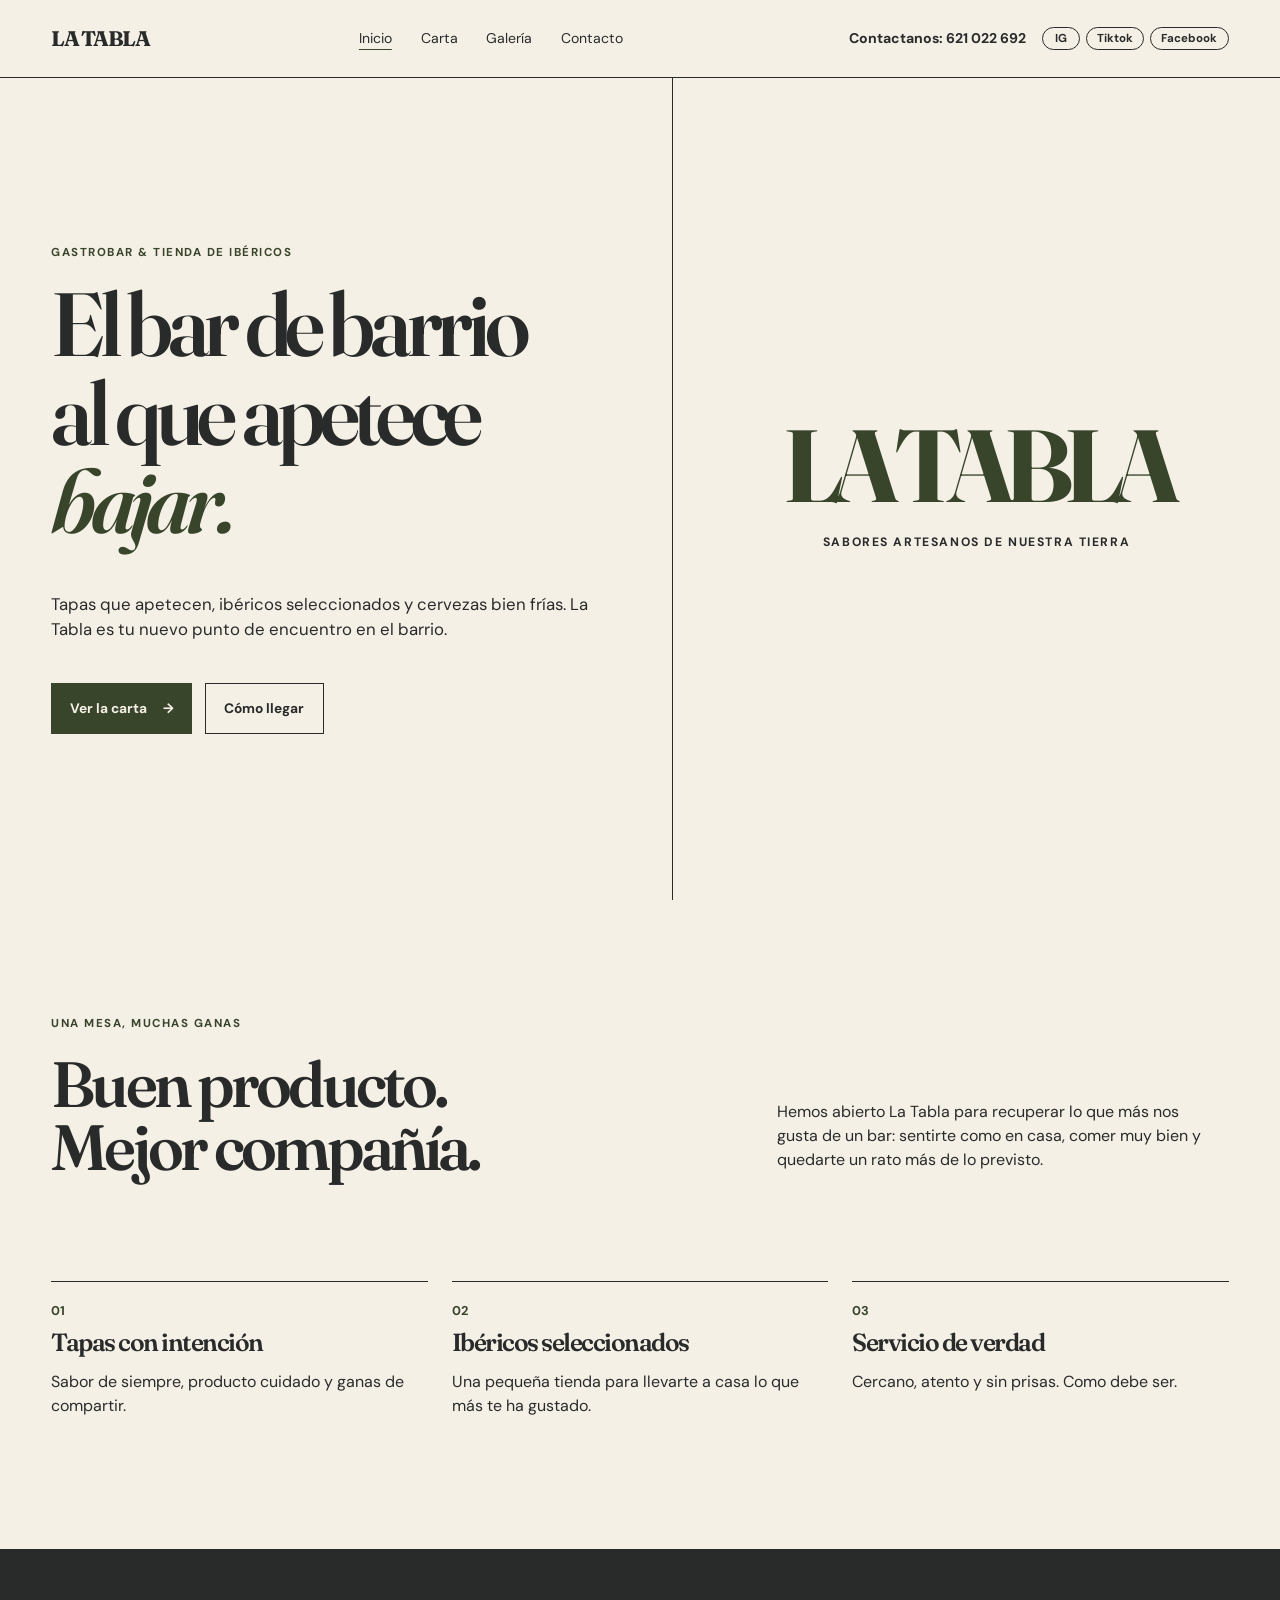
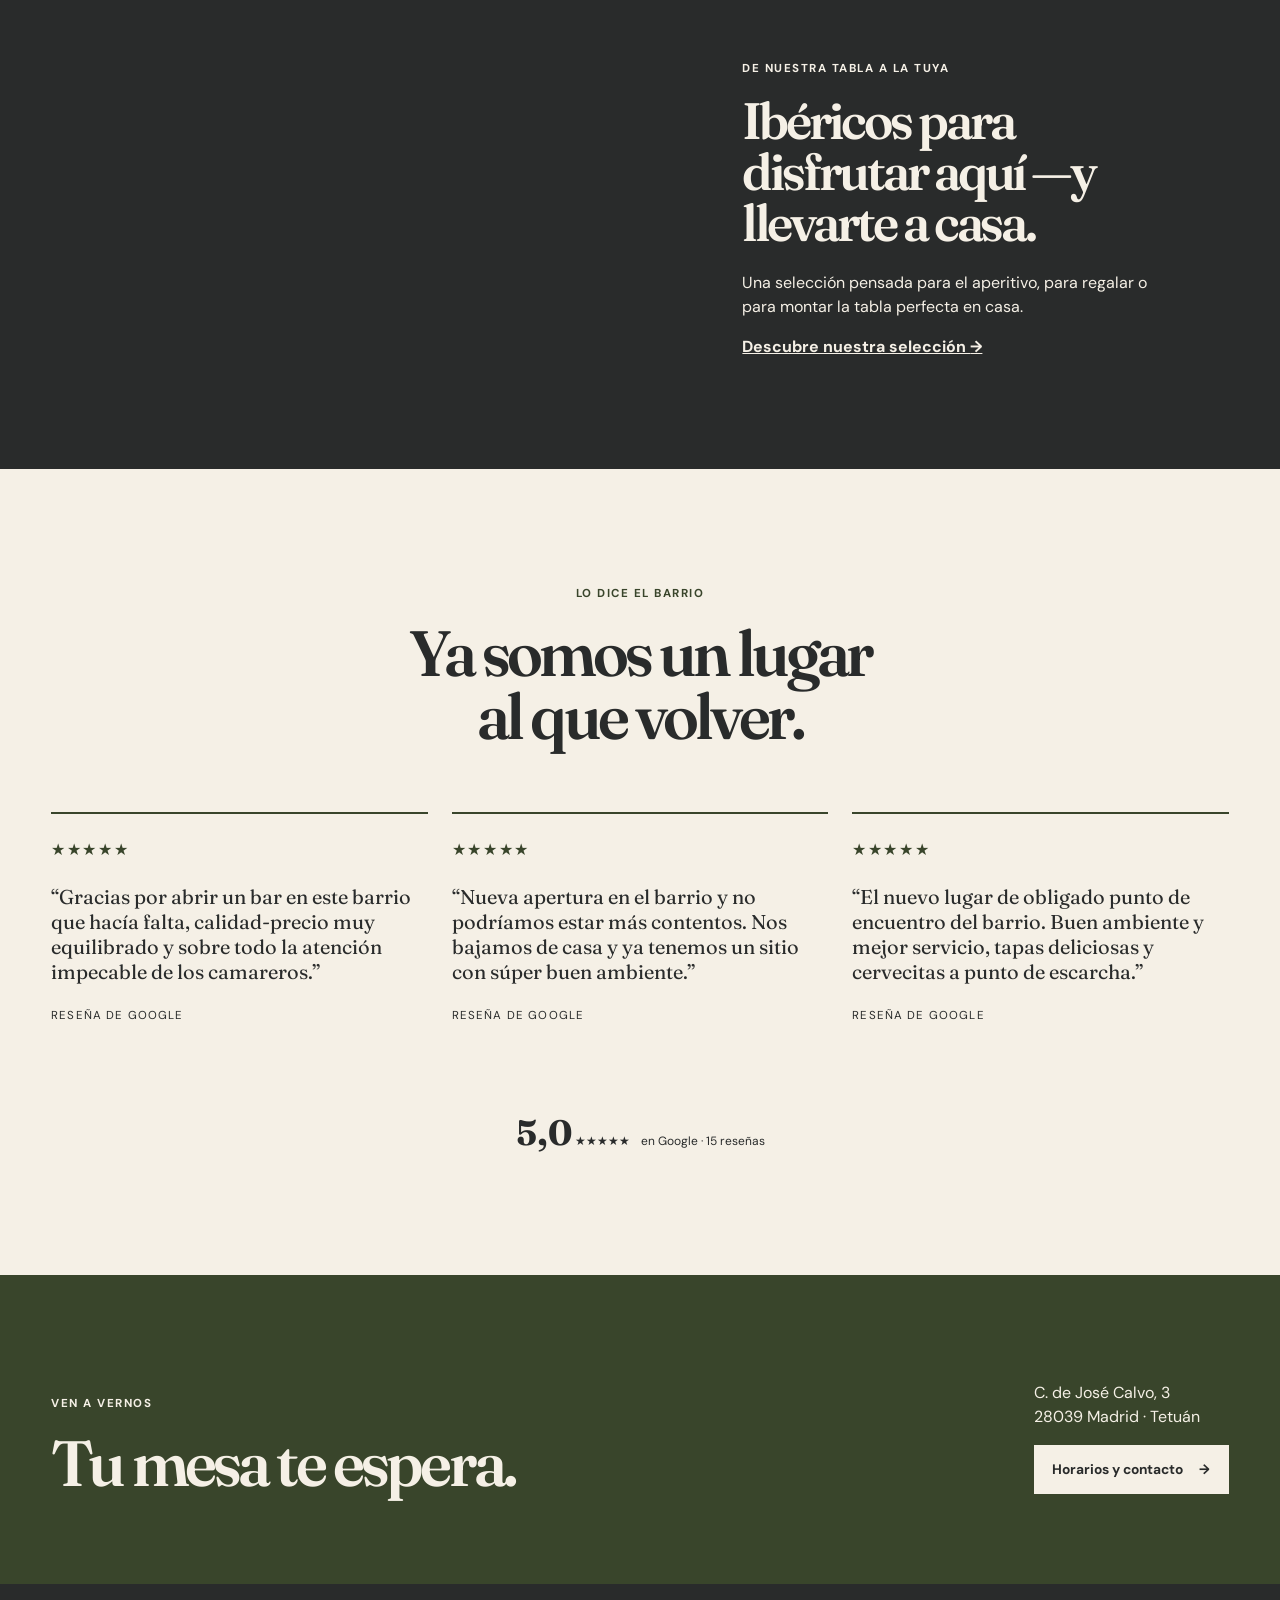
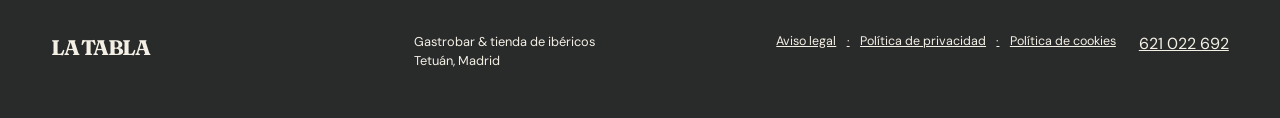
==== index.html @ 181b1b51 "Primer commit de la web" ====
<!doctype html>
<html lang="es">

<head>
    <meta charset="utf-8">
    <meta name="viewport" content="width=device-width,initial-scale=1">
    <meta name="description" content="La Tabla, gastrobar y tienda de ibéricos en Tetuán, Madrid.">
    <title>La Tabla · Gastrobar e ibéricos en Tetuán</title>
    <link rel="stylesheet" href="css/styles.css">
    <link rel="stylesheet" href="css/updates.css">
<link rel="stylesheet" href="css/footer-legal.css"></head>

<body><a class="skip" href="#contenido">Saltar al contenido</a>
    <header><a class="brand" href="index.html" aria-label="La Tabla, inicio">LA TABLA</a>
        <nav aria-label="Navegación principal"><a aria-current="page" href="index.html">Inicio</a><a
                href="carta.html">Carta</a><a href="galeria.html">Galería</a><a href="contacto.html">Contacto</a></nav>
        <div class="header-actions"><a class="phone" href="tel:+34621022692">Contactanos: 621 022 692</a>
            <div class="socials" aria-label="Redes sociales"><a href="https://www.instagram.com/" target="_blank"
                    rel="noopener" aria-label="Instagram">IG</a><a href="https://www.tiktok.com/" target="_blank"
                    rel="noopener" aria-label="TikTok">Tiktok</a><a href="https://www.facebook.com/" target="_blank"
                    rel="noopener" aria-label="Facebook">Facebook</a></div>
        </div>
    </header>
    <main id="contenido">
        <section class="hero">
            <div class="hero-copy">
                <p class="eyebrow">Gastrobar & tienda de ibéricos</p>
                <h1>El bar de barrio<br>al que apetece <em>bajar.</em></h1>
                <p class="lead">Tapas que apetecen, ibéricos seleccionados y cervezas bien frías. La Tabla es tu nuevo
                    punto de encuentro en el barrio.</p>
                <div class="actions"><a class="button" href="carta.html">Ver la carta <span
                            aria-hidden="true">→</span></a><a class="button outline"
                        href="https://www.google.com/maps/search/?api=1&query=Calle+de+Jose+Calvo+3+Madrid"
                        target="_blank" rel="noopener">Cómo llegar</a></div>
            </div>
            <div class="hero-mark"><strong>LA TABLA</strong><small>sabores artesanos de nuestra tierra</small></div>
        </section>
        <section class="section story">
            <p class="eyebrow">Una mesa, muchas ganas</p>
            <div class="two">
                <h2>Buen producto.<br>Mejor compañía.</h2>
                <p>Hemos abierto La Tabla para recuperar lo que más nos gusta de un bar: sentirte como en casa, comer
                    muy bien y quedarte un rato más de lo previsto.</p>
            </div>
            <div class="features">
                <article><b>01</b>
                    <h3>Tapas con intención</h3>
                    <p>Sabor de siempre, producto cuidado y ganas de compartir.</p>
                </article>
                <article><b>02</b>
                    <h3>Ibéricos seleccionados</h3>
                    <p>Una pequeña tienda para llevarte a casa lo que más te ha gustado.</p>
                </article>
                <article><b>03</b>
                    <h3>Servicio de verdad</h3>
                    <p>Cercano, atento y sin prisas. Como debe ser.</p>
                </article>
            </div>
        </section>
        <section class="feature">
            <div class="feature-image" role="img" aria-label="Detalle de producto ibérico"></div>
            <div class="feature-copy">
                <p class="eyebrow">De nuestra tabla a la tuya</p>
                <h2>Ibéricos para disfrutar aquí —y llevarte a casa.</h2>
                <p>Una selección pensada para el aperitivo, para regalar o para montar la tabla perfecta en casa.</p><a
                    class="text-link" href="carta.html">Descubre nuestra selección <span aria-hidden="true">→</span></a>
            </div>
        </section>
        <section class="reviews section">
            <p class="eyebrow">Lo dice el barrio</p>
            <h2>Ya somos un lugar<br>al que volver.</h2>
            <div class="review-list">
                <article>
                    <div>★★★★★</div>
                    <blockquote>“Gracias por abrir un bar en este barrio que hacía falta, calidad-precio muy equilibrado
                        y sobre todo la atención impecable de los camareros.”</blockquote>
                    <p>Reseña de Google</p>
                </article>
                <article>
                    <div>★★★★★</div>
                    <blockquote>“Nueva apertura en el barrio y no podríamos estar más contentos. Nos bajamos de casa y
                        ya tenemos un sitio con súper buen ambiente.”</blockquote>
                    <p>Reseña de Google</p>
                </article>
                <article>
                    <div>★★★★★</div>
                    <blockquote>“El nuevo lugar de obligado punto de encuentro del barrio. Buen ambiente y mejor
                        servicio, tapas deliciosas y cervecitas a punto de escarcha.”</blockquote>
                    <p>Reseña de Google</p>
                </article>
            </div>
            <p class="rating"><strong>5,0</strong> ★★★★★ <span>en Google · 15 reseñas</span></p>
        </section>
        <section class="visit">
            <div>
                <p class="eyebrow">Ven a vernos</p>
                <h2>Tu mesa te espera.</h2>
            </div>
            <div>
                <p>C. de José Calvo, 3<br>28039 Madrid · Tetuán</p><a class="button cream" href="contacto.html">Horarios
                    y contacto <span aria-hidden="true">→</span></a>
            </div>
        </section>
    </main>
    <footer><a class="brand" href="index.html">LA TABLA</a><p>Gastrobar & tienda de ibéricos<br>Tetuán, Madrid</p><p class="legal-links"><a href="aviso-legal.html">Aviso legal</a><a href="privacidad.html">Política de privacidad</a><a href="cookies.html">Política de cookies</a></p><a href="tel:+34621022692">621 022 692</a></footer>
</body>

</html>
---- css/styles.css ----
@import url('https://fonts.googleapis.com/css2?family=DM+Sans:wght@400;500;600;700&family=Fraunces:opsz,wght@9..144,600;9..144,700&display=swap');

:root {
    --green: #39452b;
    --cream: #f5f0e6;
    --anthracite: #292b2b;
    --serif: Fraunces, Georgia, serif;
    --sans: "DM Sans", Arial, sans-serif
}

* {
    box-sizing: border-box
}

body {
    margin: 0;
    background: var(--cream);
    color: var(--anthracite);
    font-family: var(--sans);
    line-height: 1.5
}

.skip {
    position: absolute;
    left: -999px
}

.skip:focus {
    left: 1rem;
    top: 1rem;
    background: var(--cream);
    z-index: 10;
    padding: .7rem
}

header {
    min-height: 78px;
    display: flex;
    align-items: center;
    padding: 0 4vw;
    border-bottom: 1px solid var(--anthracite);
    gap: 1.2rem
}

.brand {
    font-family: var(--serif);
    font-size: 1.32rem;
    font-weight: 700;
    letter-spacing: -.07em;
    text-decoration: none;
    color: var(--anthracite)
}

.brand span {
    font-size: .7em;
    color: var(--green);
    letter-spacing: 0
}

nav {
    display: flex;
    gap: 1.8rem;
    justify-content: center;
    flex: 1;
    margin: 0 auto;
    padding: 0 1rem
}

nav a,
.phone {
    color: var(--anthracite);
    font-size: .88rem;
    text-decoration: none
}

.phone {
    font-weight: 700;
    white-space: nowrap
}

.header-actions {
    display: flex;
    align-items: center;
    gap: 1rem;
    margin-left: auto;
    flex-shrink: 0;
    padding-left: 1rem
}

.socials {
    display: flex;
    gap: .35rem;
    flex-wrap: wrap
}

.socials a {
    min-width: 2.4rem;
    padding: .2rem .65rem;
    display: inline-flex;
    align-items: center;
    justify-content: center;
    color: var(--anthracite);
    border: 1px solid var(--anthracite);
    border-radius: 999px;
    text-decoration: none;
    font-size: .72rem;
    font-weight: 700;
    line-height: 1.2
}

.socials svg {
    width: 13px;
    height: 13px;
    fill: currentColor
}

nav a[aria-current=page] {
    text-decoration: underline;
    text-decoration-color: var(--green);
    text-underline-offset: .4rem
}

.hero {
    min-height: calc(100vh - 78px);
    display: grid;
    grid-template-columns: 1.05fr .95fr
}

.hero-copy {
    padding: clamp(4rem, 11vw, 10rem) 4vw;
    display: flex;
    justify-content: center;
    flex-direction: column
}

.eyebrow {
    margin: 0 0 1.2rem;
    text-transform: uppercase;
    letter-spacing: .13em;
    font-size: .72rem;
    font-weight: 700;
    color: var(--green)
}

h1,
h2,
h3 {
    font-family: var(--serif);
    font-weight: 600;
    line-height: .99;
    letter-spacing: -.06em;
    margin-top: 0
}

h1 {
    font-size: clamp(3.4rem, 7vw, 7rem);
    margin-bottom: 1.8rem
}

h2 {
    font-size: clamp(2.7rem, 5vw, 5rem);
    margin-bottom: 1.4rem
}

em {
    color: var(--green);
    font-style: italic
}

.lead {
    font-size: 1.05rem;
    max-width: 34rem;
    color: var(--anthracite)
}

.actions {
    display: flex;
    gap: .8rem;
    flex-wrap: wrap;
    margin-top: 1.5rem
}

.button {
    display: inline-flex;
    align-items: center;
    gap: 1rem;
    padding: .9rem 1.15rem;
    text-decoration: none;
    font-size: .86rem;
    font-weight: 700;
    background: var(--green);
    color: var(--cream)
}

.outline {
    border: 1px solid var(--anthracite);
    background: transparent;
    color: var(--anthracite)
}

.hero-mark {
    display: grid;
    place-content: center;
    padding: 2rem;
    background: var(--cream);
    border-left: 1px solid var(--anthracite);
    text-align: center
}

.hero-mark strong {
    font-family: var(--serif);
    font-size: clamp(4rem, 8vw, 8rem);
    letter-spacing: -.1em;
    color: var(--green);
    line-height: .75
}

.hero-mark small {
    display: block;
    margin-top: 1.8rem;
    font-size: .76rem;
    font-weight: 700;
    letter-spacing: .13em;
    text-transform: uppercase;
    color: var(--anthracite)
}

.section {
    padding: clamp(4.5rem, 9vw, 9rem) 4vw
}

.story {
    max-width: 1300px;
    margin: auto
}

.two {
    display: grid;
    grid-template-columns: 1.2fr .8fr;
    gap: 3rem;
    align-items: end
}

.two p {
    max-width: 27rem;
    margin-bottom: 1.8rem
}

.features,
.review-list {
    display: grid;
    grid-template-columns: repeat(3, 1fr);
    gap: 1.5rem
}

.features {
    margin-top: 5rem
}

.features article {
    border-top: 1px solid var(--anthracite);
    padding-top: 1rem
}

.features b {
    color: var(--green);
    font-size: .8rem
}

.features h3 {
    font-size: 1.55rem;
    margin: .5rem 0
}

.ibéricos {
    background: var(--anthracite);
    color: var(--cream);
    display: grid;
    grid-template-columns: 1fr 1fr
}

.ibéricos>div:first-child {
    padding: clamp(3rem, 8vw, 8rem)
}

.ibéricos .eyebrow,
.ibéricos em,
.underlink {
    color: var(--cream)
}

.ibéricos p:not(.eyebrow) {
    max-width: 30rem
}

.seal {
    background: var(--green);
    display: grid;
    place-content: center;
    text-align: center;
    font-family: var(--serif);
    font-size: clamp(4rem, 9vw, 8rem);
    line-height: .75;
    letter-spacing: -.1em
}

.seal small {
    display: block;
    font-family: var(--sans);
    font-size: .72rem;
    line-height: 1.5;
    letter-spacing: .12em;
    margin-top: 1.5rem;
    text-transform: uppercase
}

.reviews {
    text-align: center
}

.reviews h2 {
    margin-bottom: 4rem
}

.review-list {
    max-width: 1240px;
    margin: auto;
    text-align: left
}

.review-list article {
    border-top: 2px solid var(--green);
    padding: 1.5rem 0
}

.review-list article>div {
    color: var(--green);
    letter-spacing: .1em
}

.review-list blockquote {
    font-family: var(--serif);
    font-size: 1.25rem;
    line-height: 1.25;
    margin: 1.4rem 0
}

.review-list p {
    font-size: .72rem;
    text-transform: uppercase;
    letter-spacing: .1em
}

.rating {
    margin: 3rem 0 0;
    font-size: .75rem
}

.rating strong {
    font-family: var(--serif);
    font-size: 2.2rem
}

.rating span {
    margin-left: .5rem
}

.visit {
    background: var(--green);
    color: var(--cream);
    padding: clamp(3rem, 7vw, 7rem) 4vw;
    display: flex;
    justify-content: space-between;
    gap: 2rem;
    align-items: end
}

.visit .eyebrow {
    color: var(--cream)
}

.visit h2 {
    margin: 0
}

.cream {
    background: var(--cream);
    color: var(--anthracite)
}

footer {
    padding: 3rem 4vw;
    display: grid;
    grid-template-columns: 1fr 1fr 1fr auto;
    gap: 1rem;
    align-items: start;
    background: var(--anthracite);
    color: var(--cream)
}

footer .brand,
footer a {
    color: var(--cream)
}

footer p {
    margin: 0;
    font-size: .8rem
}

.page {
    max-width: 1050px;
    margin: auto;
    padding: clamp(4.5rem, 9vw, 9rem) 4vw
}

.page-intro {
    max-width: 720px
}

.menu-section {
    margin-top: 4rem
}

.menu-section h2 {
    font-size: 2.5rem;
    border-bottom: 2px solid var(--anthracite);
    padding-bottom: .7rem
}

.item {
    padding: 1rem 0;
    border-bottom: 1px solid var(--anthracite)
}

.item h3 {
    display: flex;
    justify-content: space-between;
    gap: 1rem;
    font-family: var(--sans);
    font-size: 1rem;
    margin: 0
}

.item p {
    margin: .25rem 0 0
}

.note,
.card {
    margin-top: 3rem;
    background: var(--green);
    color: var(--cream);
    padding: 1.5rem
}

.gallery {
    display: grid;
    grid-template-columns: repeat(12, 1fr);
    gap: 1rem;
    margin-top: 4rem
}

.tile {
    min-height: 250px;
    background: var(--green);
    color: var(--cream);
    font-family: var(--serif);
    font-size: 1.5rem;
    padding: 1rem;
    display: flex;
    align-items: end
}

.tile:nth-child(even) {
    background: var(--anthracite)
}

.tile:nth-child(1) {
    grid-column: span 7
}

.tile:nth-child(2) {
    grid-column: span 5
}

.tile:nth-child(3) {
    grid-column: span 4
}

.tile:nth-child(4) {
    grid-column: span 8
}

.contact {
    display: grid;
    grid-template-columns: 1.1fr .9fr;
    gap: 5rem;
    align-items: center;
    min-height: 60vh
}

.card {
    margin: 0
}

.card h2 {
    font-size: 2.3rem
}

.card dt {
    margin-top: 1.2rem;
    font-size: .72rem;
    text-transform: uppercase;
    letter-spacing: .1em;
    font-weight: 700
}

.card dd {
    margin: .25rem 0
}

.card a {
    color: var(--cream)
}

.logo-showcase {
    background: var(--cream);
    padding: 0 4vw 5rem;
    text-align: center
}

.logo-showcase img {
    width: min(520px, 90%);
    display: block;
    margin: auto
}

@media(max-width:760px) {
    header {
        height: 65px;
        padding: 0 1rem;
        gap: .7rem
    }

    .brand {
        font-size: 1.1rem
    }

    nav {
        gap: .75rem
    }

    nav a {
        font-size: .72rem
    }

    .phone {
        font-size: .75rem
    }

    .socials {
        display: none
    }

    .hero,
    .ibéricos,
    .two,
    .contact {
        grid-template-columns: 1fr
    }

    .hero-copy {
        padding-top: 4.5rem;
        padding-bottom: 4rem
    }

    .hero-mark {
        min-height: 330px;
        border-left: 0;
        border-top: 1px solid var(--anthracite)
    }

    .features,
    .review-list {
        grid-template-columns: 1fr;
        gap: 2rem;
        margin-top: 3rem
    }

    .seal {
        min-height: 310px
    }

    .visit {
        display: block
    }

    .visit div+div {
        margin-top: 2rem
    }

    footer {
        grid-template-columns: 1fr 1fr
    }

    .gallery {
        grid-template-columns: 1fr 1fr
    }

    .tile,
    .tile:nth-child(n) {
        grid-column: auto;
        min-height: 200px
    }

    .tile:first-child {
        grid-column: span 2
    }
}
---- css/updates.css ----
.feature {
    display: grid;
    grid-template-columns: 1fr 1fr;
    background: var(--anthracite);
    color: var(--cream)
}

.feature-image {
    min-height: 520px;
    background: url('https://images.unsplash.com/photo-1627662168100-416ddce58976?auto=format&fit=crop&w=1200&q=80') center/cover
}

.feature-copy {
    padding: clamp(3rem, 8vw, 8rem);
    align-self: center
}

.feature-copy .eyebrow {
    color: var(--cream)
}

.feature-copy h2 {
    font-size: clamp(2.4rem, 4vw, 4.4rem)
}

.feature-copy p:not(.eyebrow) {
    max-width: 30rem
}

.text-link {
    color: var(--cream);
    font-weight: 700
}

.page-hero {
    padding: clamp(5rem, 11vw, 11rem) 4vw clamp(3rem, 6vw, 6rem);
    max-width: 980px
}

.page-hero p:last-child {
    max-width: 35rem;
    font-size: 1.1rem
}

.menu {
    padding-top: 1rem;
    max-width: 1000px;
    margin: auto
}

.menu-category {
    margin-bottom: 4rem
}

.menu-category h2 {
    font-size: 2.5rem;
    border-bottom: 2px solid var(--anthracite);
    padding-bottom: .7rem
}

.menu-item {
    padding: 1rem 0;
    border-bottom: 1px solid var(--anthracite)
}

.menu-item h3 {
    display: flex;
    justify-content: space-between;
    gap: 1rem;
    font-family: var(--sans);
    font-size: 1rem;
    margin: 0
}

.menu-item h3 span {
    white-space: nowrap;
    font-weight: 500
}

.menu-item p {
    margin: .25rem 0 0
}

.allergens {
    background: var(--anthracite);
    color: var(--cream);
    padding: 1.5rem
}

.allergens p {
    margin-bottom: 0
}

.gallery-old {
    max-width: 1280px;
    margin: auto;
    display: grid;
    grid-template-columns: repeat(12, 1fr);
    grid-template-rows: 260px 280px;
    gap: 1rem
}

.photo {
    min-height: 180px;
    display: flex;
    align-items: end;
    padding: 1rem;
    color: var(--cream);
    font-family: var(--serif);
    font-size: 1.45rem;
    background-position: center;
    background-size: cover
}

.p1 {
    grid-column: span 5;
    background-image: linear-gradient(#292b2b55, #292b2bbb), url('https://images.unsplash.com/photo-1515003197210-e0cd71810b5f?auto=format&fit=crop&w=900&q=80')
}

.p2 {
    grid-column: span 3;
    background-image: linear-gradient(#292b2b55, #292b2bbb), url('https://images.unsplash.com/photo-1547592180-85f173990554?auto=format&fit=crop&w=700&q=80')
}

.p3 {
    grid-column: span 4;
    background-image: linear-gradient(#292b2b55, #292b2bbb), url('https://images.unsplash.com/photo-1504674900247-0877df9cc836?auto=format&fit=crop&w=900&q=80')
}

.p4 {
    grid-column: span 4;
    background-image: linear-gradient(#292b2b55, #292b2bbb), url('https://images.unsplash.com/photo-1514933651103-005eec06c04b?auto=format&fit=crop&w=800&q=80')
}

.p5 {
    grid-column: span 8;
    background-image: linear-gradient(#292b2b55, #292b2bbb), url('https://images.unsplash.com/photo-1533777857889-4be7c70b33f7?auto=format&fit=crop&w=1000&q=80')
}

.contact-card {
    background: var(--anthracite);
    color: var(--cream);
    padding: 2.5rem
}

.contact-card h2 {
    font-size: 2.3rem
}

.contact-card dt {
    margin-top: 1.2rem;
    font-weight: 700;
    font-size: .76rem;
    text-transform: uppercase;
    letter-spacing: .1em
}

.contact-card dd {
    margin: .25rem 0 0
}

.contact-card a {
    color: var(--cream)
}

.contact-logo {
    background: var(--green);
    height: 370px;
    display: grid;
    place-items: center;
    overflow: hidden
}

.contact-logo img {
    width: min(530px, 92vw);
    display: block
}

@media(max-width:760px) {
    .feature {
        grid-template-columns: 1fr
    }

    .feature-image {
        min-height: 340px
    }

    .gallery-old {
        grid-template-columns: 1fr 1fr;
        grid-template-rows: none
    }

    .photo,
    .p1,
    .p2,
    .p3,
    .p4,
    .p5 {
        grid-column: auto;
        min-height: 210px
    }

    .p1,
    .p5 {
        grid-column: span 2
    }
}
---- css/footer-legal.css ----
.brand span {
    font-size: 1em;
    color: inherit;
    letter-spacing: inherit
}

.legal-links {
    display: flex;
    flex-wrap: wrap;
    gap: .65rem
}

.legal-links a {
    color: inherit;
    font-size: .78rem
}

.legal-links a+a:before {
    content: "·";
    margin-right: .65rem
}
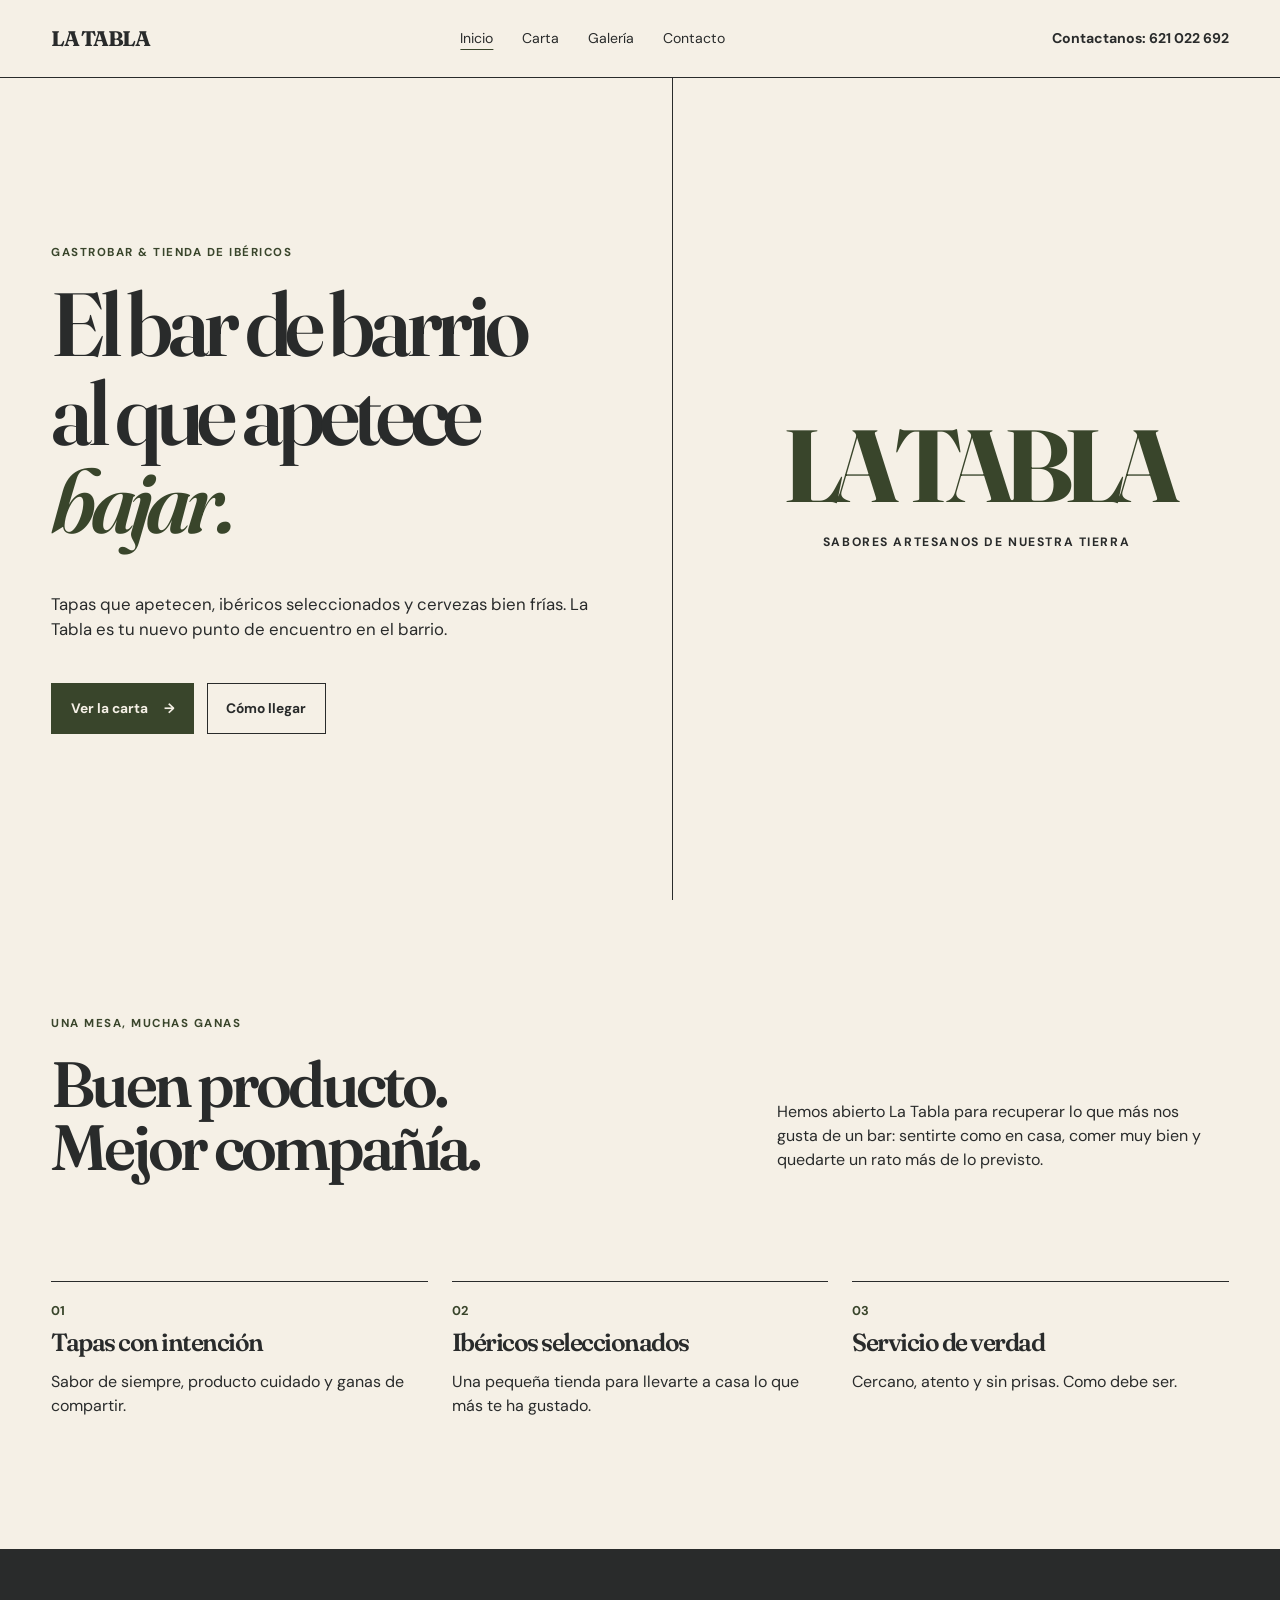
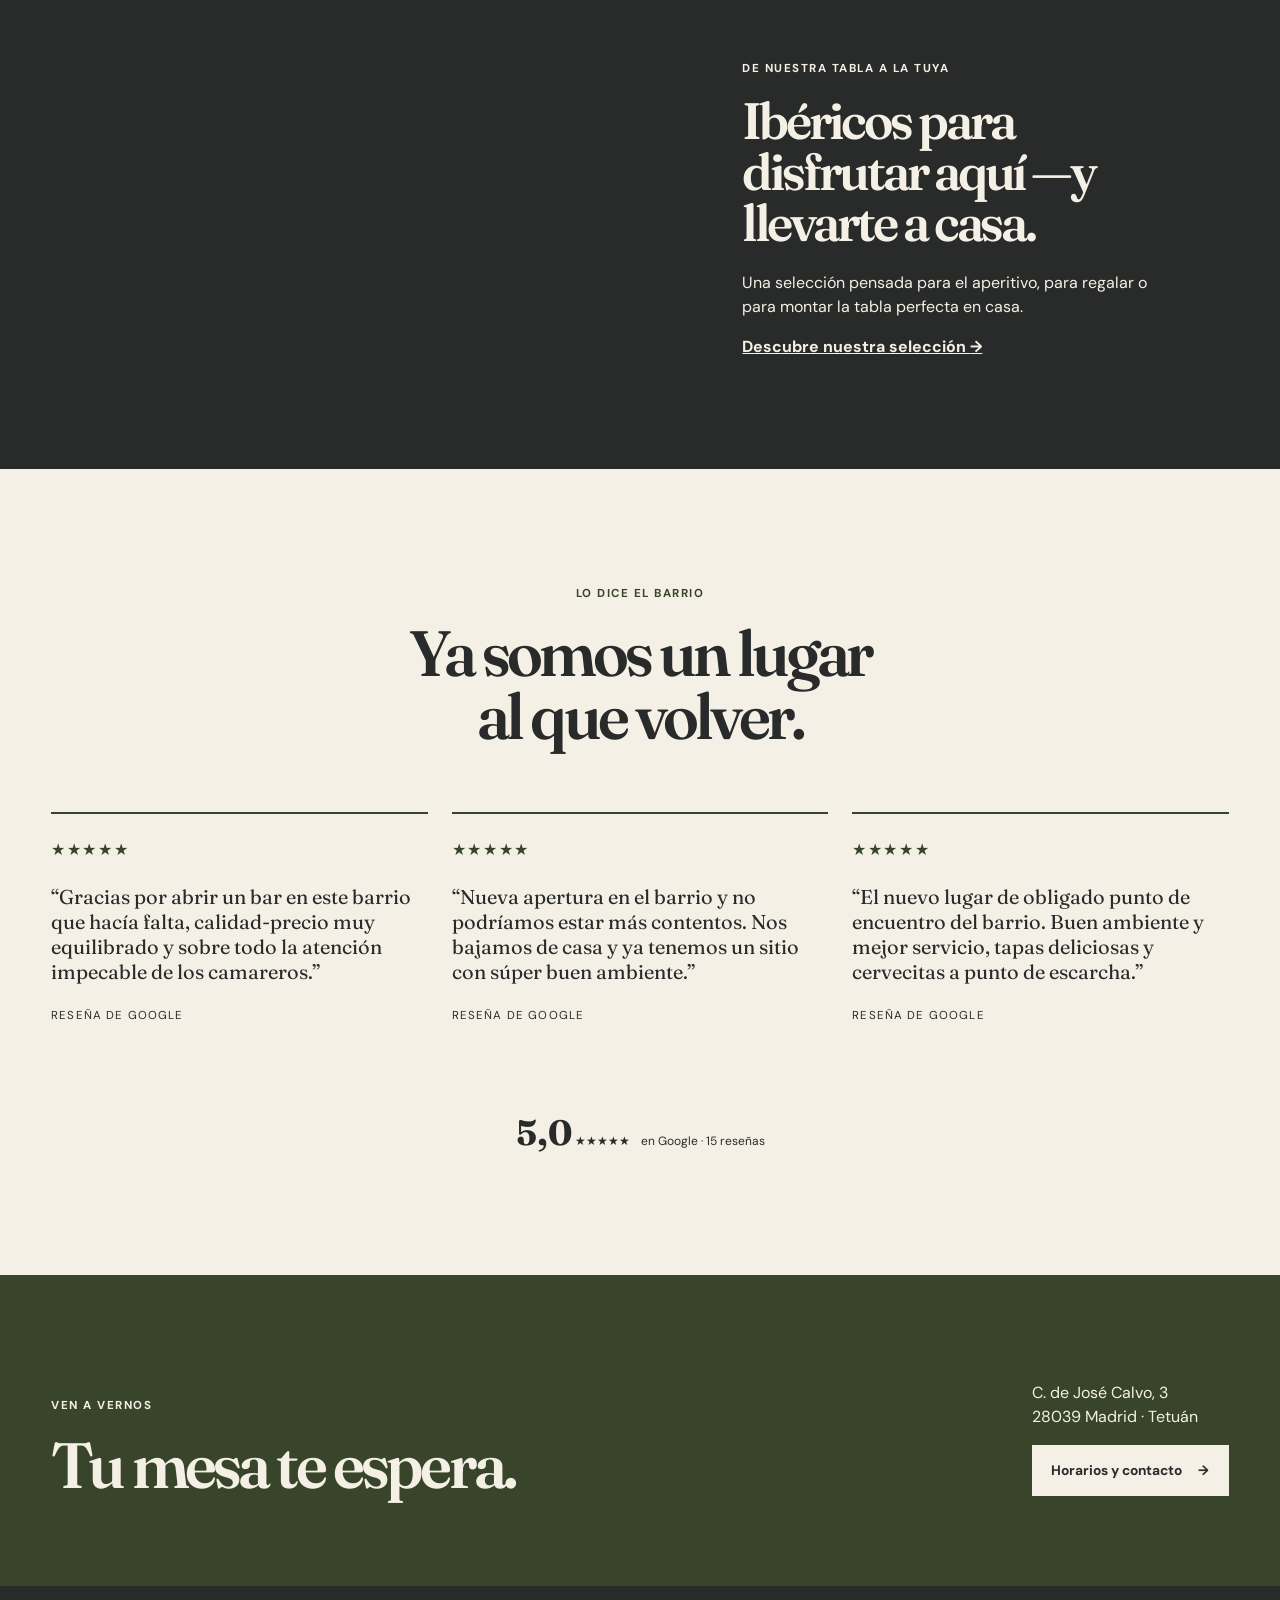
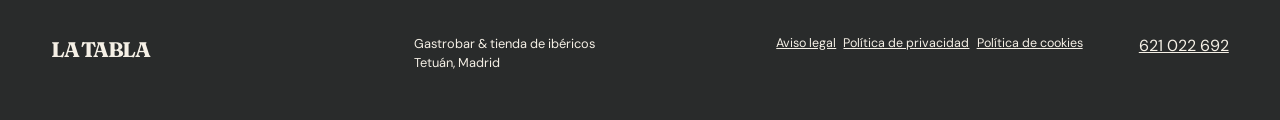
==== commit e69d3adf: "Actualizar contenido del sitio web" ====
--- a/index.html
+++ b/index.html
@@ -16,8 +16,8 @@
                 href="carta.html">Carta</a><a href="galeria.html">Galería</a><a href="contacto.html">Contacto</a></nav>
         <div class="header-actions"><a class="phone" href="tel:+34621022692">Contactanos: 621 022 692</a>
             <div class="socials" aria-label="Redes sociales"><a href="https://www.instagram.com/" target="_blank"
-                    rel="noopener" aria-label="Instagram">IG</a><a href="https://www.tiktok.com/" target="_blank"
-                    rel="noopener" aria-label="TikTok">Tiktok</a><a href="https://www.facebook.com/" target="_blank"
+                    rel="noopener" aria-label="Instagram">Instagram</a><a href="https://www.tiktok.com/" target="_blank"
+                    rel="noopener" aria-label="TikTok">TikTok</a><a href="https://www.facebook.com/" target="_blank"
                     rel="noopener" aria-label="Facebook">Facebook</a></div>
         </div>
     </header>
--- a/css/styles.css
+++ b/css/styles.css
@@ -5,11 +5,15 @@
     --cream: #f5f0e6;
     --anthracite: #292b2b;
     --serif: Fraunces, Georgia, serif;
-    --sans: "DM Sans", Arial, sans-serif
+    --sans: "DM Sans", Arial, sans-serif;
 }
 
 * {
-    box-sizing: border-box
+    box-sizing: border-box;
+}
+
+html {
+    scroll-behavior: smooth;
 }
 
 body {
@@ -17,12 +21,26 @@
     background: var(--cream);
     color: var(--anthracite);
     font-family: var(--sans);
-    line-height: 1.5
+    line-height: 1.5;
+    overflow-x: hidden;
+}
+
+img,
+svg,
+video,
+iframe {
+    max-width: 100%;
+    display: block;
+    height: auto;
+}
+
+a {
+    color: inherit;
 }
 
 .skip {
     position: absolute;
-    left: -999px
+    left: -999px;
 }
 
 .skip:focus {
@@ -30,16 +48,17 @@
     top: 1rem;
     background: var(--cream);
     z-index: 10;
-    padding: .7rem
+    padding: .7rem;
 }
 
 header {
+    display: grid;
+    grid-template-columns: auto minmax(0, 1fr) auto;
+    align-items: center;
+    padding: 0 clamp(1rem, 4vw, 4rem);
+    gap: 1.2rem;
     min-height: 78px;
-    display: flex;
-    align-items: center;
-    padding: 0 4vw;
     border-bottom: 1px solid var(--anthracite);
-    gap: 1.2rem
 }
 
 .brand {
@@ -48,13 +67,13 @@
     font-weight: 700;
     letter-spacing: -.07em;
     text-decoration: none;
-    color: var(--anthracite)
+    color: var(--anthracite);
 }
 
 .brand span {
     font-size: .7em;
     color: var(--green);
-    letter-spacing: 0
+    letter-spacing: 0;
 }
 
 nav {
@@ -63,19 +82,22 @@
     justify-content: center;
     flex: 1;
     margin: 0 auto;
-    padding: 0 1rem
+    padding: 0 1rem;
+    width: 100%;
+    align-items: center;
+    grid-column: 2;
 }
 
 nav a,
 .phone {
     color: var(--anthracite);
     font-size: .88rem;
-    text-decoration: none
+    text-decoration: none;
 }
 
 .phone {
     font-weight: 700;
-    white-space: nowrap
+    white-space: nowrap;
 }
 
 .header-actions {
@@ -84,53 +106,31 @@
     gap: 1rem;
     margin-left: auto;
     flex-shrink: 0;
-    padding-left: 1rem
+    padding-left: 1rem;
+    justify-self: end;
 }
 
 .socials {
-    display: flex;
-    gap: .35rem;
-    flex-wrap: wrap
-}
-
-.socials a {
-    min-width: 2.4rem;
-    padding: .2rem .65rem;
-    display: inline-flex;
-    align-items: center;
-    justify-content: center;
-    color: var(--anthracite);
-    border: 1px solid var(--anthracite);
-    border-radius: 999px;
-    text-decoration: none;
-    font-size: .72rem;
-    font-weight: 700;
-    line-height: 1.2
-}
-
-.socials svg {
-    width: 13px;
-    height: 13px;
-    fill: currentColor
+    display: none;
 }
 
 nav a[aria-current=page] {
     text-decoration: underline;
     text-decoration-color: var(--green);
-    text-underline-offset: .4rem
+    text-underline-offset: .4rem;
 }
 
 .hero {
     min-height: calc(100vh - 78px);
     display: grid;
-    grid-template-columns: 1.05fr .95fr
+    grid-template-columns: minmax(0, 1.05fr) minmax(0, .95fr);
 }
 
 .hero-copy {
-    padding: clamp(4rem, 11vw, 10rem) 4vw;
+    padding: clamp(4rem, 11vw, 10rem) clamp(1rem, 4vw, 4rem);
     display: flex;
     justify-content: center;
-    flex-direction: column
+    flex-direction: column;
 }
 
 .eyebrow {
@@ -139,7 +139,7 @@
     letter-spacing: .13em;
     font-size: .72rem;
     font-weight: 700;
-    color: var(--green)
+    color: var(--green);
 }
 
 h1,
@@ -149,35 +149,35 @@
     font-weight: 600;
     line-height: .99;
     letter-spacing: -.06em;
-    margin-top: 0
+    margin-top: 0;
 }
 
 h1 {
     font-size: clamp(3.4rem, 7vw, 7rem);
-    margin-bottom: 1.8rem
+    margin-bottom: 1.8rem;
 }
 
 h2 {
     font-size: clamp(2.7rem, 5vw, 5rem);
-    margin-bottom: 1.4rem
+    margin-bottom: 1.4rem;
 }
 
 em {
     color: var(--green);
-    font-style: italic
+    font-style: italic;
 }
 
 .lead {
     font-size: 1.05rem;
     max-width: 34rem;
-    color: var(--anthracite)
+    color: var(--anthracite);
 }
 
 .actions {
     display: flex;
+    flex-wrap: wrap;
     gap: .8rem;
-    flex-wrap: wrap;
-    margin-top: 1.5rem
+    margin-top: 1.5rem;
 }
 
 .button {
@@ -189,13 +189,14 @@
     font-size: .86rem;
     font-weight: 700;
     background: var(--green);
-    color: var(--cream)
+    color: var(--cream);
+    border: 1px solid transparent;
 }
 
 .outline {
     border: 1px solid var(--anthracite);
     background: transparent;
-    color: var(--anthracite)
+    color: var(--anthracite);
 }
 
 .hero-mark {
@@ -204,7 +205,7 @@
     padding: 2rem;
     background: var(--cream);
     border-left: 1px solid var(--anthracite);
-    text-align: center
+    text-align: center;
 }
 
 .hero-mark strong {
@@ -212,7 +213,7 @@
     font-size: clamp(4rem, 8vw, 8rem);
     letter-spacing: -.1em;
     color: var(--green);
-    line-height: .75
+    line-height: .75;
 }
 
 .hero-mark small {
@@ -222,243 +223,175 @@
     font-weight: 700;
     letter-spacing: .13em;
     text-transform: uppercase;
-    color: var(--anthracite)
+    color: var(--anthracite);
 }
 
 .section {
-    padding: clamp(4.5rem, 9vw, 9rem) 4vw
+    padding: clamp(4.5rem, 9vw, 9rem) clamp(1rem, 4vw, 4rem);
 }
 
 .story {
     max-width: 1300px;
-    margin: auto
+    margin: auto;
 }
 
 .two {
     display: grid;
     grid-template-columns: 1.2fr .8fr;
     gap: 3rem;
-    align-items: end
+    align-items: end;
 }
 
 .two p {
     max-width: 27rem;
-    margin-bottom: 1.8rem
+    margin-bottom: 1.8rem;
 }
 
 .features,
 .review-list {
     display: grid;
-    grid-template-columns: repeat(3, 1fr);
-    gap: 1.5rem
+    grid-template-columns: repeat(3, minmax(0, 1fr));
+    gap: 1.5rem;
 }
 
 .features {
-    margin-top: 5rem
+    margin-top: 5rem;
 }
 
 .features article {
     border-top: 1px solid var(--anthracite);
-    padding-top: 1rem
+    padding-top: 1rem;
 }
 
 .features b {
     color: var(--green);
-    font-size: .8rem
+    font-size: .8rem;
 }
 
 .features h3 {
     font-size: 1.55rem;
-    margin: .5rem 0
-}
-
-.ibéricos {
-    background: var(--anthracite);
-    color: var(--cream);
-    display: grid;
-    grid-template-columns: 1fr 1fr
-}
-
-.ibéricos>div:first-child {
-    padding: clamp(3rem, 8vw, 8rem)
-}
-
-.ibéricos .eyebrow,
-.ibéricos em,
-.underlink {
-    color: var(--cream)
-}
-
-.ibéricos p:not(.eyebrow) {
-    max-width: 30rem
-}
-
-.seal {
-    background: var(--green);
-    display: grid;
-    place-content: center;
+    margin: .5rem 0;
+}
+
+.reviews {
     text-align: center;
-    font-family: var(--serif);
-    font-size: clamp(4rem, 9vw, 8rem);
-    line-height: .75;
-    letter-spacing: -.1em
-}
-
-.seal small {
-    display: block;
-    font-family: var(--sans);
-    font-size: .72rem;
-    line-height: 1.5;
-    letter-spacing: .12em;
-    margin-top: 1.5rem;
-    text-transform: uppercase
-}
-
-.reviews {
-    text-align: center
 }
 
 .reviews h2 {
-    margin-bottom: 4rem
+    margin-bottom: 4rem;
 }
 
 .review-list {
     max-width: 1240px;
     margin: auto;
-    text-align: left
+    text-align: left;
 }
 
 .review-list article {
     border-top: 2px solid var(--green);
-    padding: 1.5rem 0
-}
-
-.review-list article>div {
+    padding: 1.5rem 0;
+}
+
+.review-list article > div {
     color: var(--green);
-    letter-spacing: .1em
+    letter-spacing: .1em;
 }
 
 .review-list blockquote {
     font-family: var(--serif);
     font-size: 1.25rem;
     line-height: 1.25;
-    margin: 1.4rem 0
+    margin: 1.4rem 0;
 }
 
 .review-list p {
     font-size: .72rem;
     text-transform: uppercase;
-    letter-spacing: .1em
+    letter-spacing: .1em;
 }
 
 .rating {
     margin: 3rem 0 0;
-    font-size: .75rem
+    font-size: .75rem;
 }
 
 .rating strong {
     font-family: var(--serif);
-    font-size: 2.2rem
+    font-size: 2.2rem;
 }
 
 .rating span {
-    margin-left: .5rem
+    margin-left: .5rem;
 }
 
 .visit {
     background: var(--green);
     color: var(--cream);
-    padding: clamp(3rem, 7vw, 7rem) 4vw;
+    padding: clamp(3rem, 7vw, 7rem) clamp(1rem, 4vw, 4rem);
     display: flex;
+    flex-wrap: wrap;
     justify-content: space-between;
     gap: 2rem;
-    align-items: end
+    align-items: end;
 }
 
 .visit .eyebrow {
-    color: var(--cream)
+    color: var(--cream);
 }
 
 .visit h2 {
-    margin: 0
+    margin: 0;
 }
 
 .cream {
     background: var(--cream);
-    color: var(--anthracite)
+    color: var(--anthracite);
 }
 
 footer {
-    padding: 3rem 4vw;
+    padding: 3rem clamp(1rem, 4vw, 4rem);
     display: grid;
     grid-template-columns: 1fr 1fr 1fr auto;
     gap: 1rem;
     align-items: start;
     background: var(--anthracite);
-    color: var(--cream)
+    color: var(--cream);
 }
 
 footer .brand,
 footer a {
-    color: var(--cream)
+    color: var(--cream);
 }
 
 footer p {
     margin: 0;
-    font-size: .8rem
+    font-size: .8rem;
 }
 
 .page {
     max-width: 1050px;
     margin: auto;
-    padding: clamp(4.5rem, 9vw, 9rem) 4vw
+    padding: clamp(4.5rem, 9vw, 9rem) clamp(1rem, 4vw, 4rem);
 }
 
 .page-intro {
-    max-width: 720px
-}
-
-.menu-section {
-    margin-top: 4rem
-}
-
-.menu-section h2 {
-    font-size: 2.5rem;
-    border-bottom: 2px solid var(--anthracite);
-    padding-bottom: .7rem
-}
-
-.item {
-    padding: 1rem 0;
-    border-bottom: 1px solid var(--anthracite)
-}
-
-.item h3 {
-    display: flex;
-    justify-content: space-between;
-    gap: 1rem;
-    font-family: var(--sans);
-    font-size: 1rem;
-    margin: 0
-}
-
-.item p {
-    margin: .25rem 0 0
+    max-width: 720px;
 }
 
 .note,
-.card {
+.card,
+.contact-card {
     margin-top: 3rem;
     background: var(--green);
     color: var(--cream);
-    padding: 1.5rem
+    padding: 1.5rem;
 }
 
 .gallery {
     display: grid;
     grid-template-columns: repeat(12, 1fr);
     gap: 1rem;
-    margin-top: 4rem
+    margin-top: 4rem;
 }
 
 .tile {
@@ -469,43 +402,43 @@
     font-size: 1.5rem;
     padding: 1rem;
     display: flex;
-    align-items: end
+    align-items: end;
 }
 
 .tile:nth-child(even) {
-    background: var(--anthracite)
+    background: var(--anthracite);
 }
 
 .tile:nth-child(1) {
-    grid-column: span 7
+    grid-column: span 7;
 }
 
 .tile:nth-child(2) {
-    grid-column: span 5
+    grid-column: span 5;
 }
 
 .tile:nth-child(3) {
-    grid-column: span 4
+    grid-column: span 4;
 }
 
 .tile:nth-child(4) {
-    grid-column: span 8
+    grid-column: span 8;
 }
 
 .contact {
     display: grid;
-    grid-template-columns: 1.1fr .9fr;
-    gap: 5rem;
+    grid-template-columns: minmax(0, 1.1fr) minmax(0, .9fr);
+    gap: clamp(2rem, 5vw, 5rem);
     align-items: center;
-    min-height: 60vh
+    min-height: 60vh;
 }
 
 .card {
-    margin: 0
+    margin: 0;
 }
 
 .card h2 {
-    font-size: 2.3rem
+    font-size: 2.3rem;
 }
 
 .card dt {
@@ -513,108 +446,176 @@
     font-size: .72rem;
     text-transform: uppercase;
     letter-spacing: .1em;
-    font-weight: 700
+    font-weight: 700;
 }
 
 .card dd {
-    margin: .25rem 0
+    margin: .25rem 0;
 }
 
 .card a {
-    color: var(--cream)
+    color: var(--cream);
 }
 
 .logo-showcase {
     background: var(--cream);
-    padding: 0 4vw 5rem;
-    text-align: center
+    padding: 0 clamp(1rem, 4vw, 4rem) 5rem;
+    text-align: center;
 }
 
 .logo-showcase img {
     width: min(520px, 90%);
     display: block;
-    margin: auto
-}
-
-@media(max-width:760px) {
+    margin: auto;
+}
+
+@media (max-width: 900px) {
     header {
-        height: 65px;
-        padding: 0 1rem;
-        gap: .7rem
-    }
-
-    .brand {
-        font-size: 1.1rem
+        grid-template-columns: auto 1fr auto;
+        padding-top: 1rem;
+        padding-bottom: 1rem;
     }
 
     nav {
-        gap: .75rem
-    }
-
-    nav a {
-        font-size: .72rem
-    }
-
-    .phone {
-        font-size: .75rem
-    }
-
-    .socials {
-        display: none
+        width: 100%;
+        justify-content: center;
+        margin: 0;
+        padding: 0;
+    }
+
+    .header-actions {
+        padding-left: 1rem;
     }
 
     .hero,
-    .ibéricos,
     .two,
     .contact {
-        grid-template-columns: 1fr
+        grid-template-columns: 1fr;
+    }
+
+    .hero-mark {
+        border-left: 0;
+        border-top: 1px solid var(--anthracite);
+    }
+
+    .features,
+    .review-list {
+        grid-template-columns: 1fr 1fr;
+    }
+
+    .visit {
+        display: block;
+    }
+
+    footer {
+        grid-template-columns: 1fr 1fr;
+    }
+
+    .gallery {
+        grid-template-columns: repeat(2, 1fr);
+    }
+}
+
+@media (max-width: 640px) {
+    header {
+        grid-template-columns: 1fr;
+        align-items: center;
+        padding: 1rem;
+        gap: .75rem;
+    }
+
+    nav {
+        gap: .75rem 1rem;
+        width: 100%;
+        justify-content: center;
+        grid-column: 1;
+    }
+
+    nav a {
+        font-size: .72rem;
+    }
+
+    .phone {
+        font-size: .75rem;
+        white-space: normal;
+    }
+
+    .header-actions {
+        width: auto;
+        gap: .6rem;
+        padding-left: 0;
+        margin-left: 0;
+        justify-self: start;
+    }
+
+    .socials {
+        display: none;
     }
 
     .hero-copy {
-        padding-top: 4.5rem;
-        padding-bottom: 4rem
+        padding-top: 3.5rem;
+        padding-bottom: 3rem;
     }
 
     .hero-mark {
-        min-height: 330px;
-        border-left: 0;
-        border-top: 1px solid var(--anthracite)
+        min-height: 250px;
+    }
+
+    .section {
+        padding-top: 3.5rem;
+        padding-bottom: 3.5rem;
+    }
+
+    .actions {
+        flex-direction: column;
+        align-items: flex-start;
+    }
+
+    .button {
+        justify-content: center;
+        width: 100%;
     }
 
     .features,
     .review-list {
         grid-template-columns: 1fr;
-        gap: 2rem;
-        margin-top: 3rem
-    }
-
-    .seal {
-        min-height: 310px
+        gap: 1.5rem;
+    }
+
+    .review-list article {
+        padding: 1.25rem 0;
     }
 
     .visit {
-        display: block
-    }
-
-    .visit div+div {
-        margin-top: 2rem
-    }
-
-    footer {
-        grid-template-columns: 1fr 1fr
+        padding: 2rem 1rem;
+    }
+
+    .page {
+        padding: 3.5rem 1rem;
     }
 
     .gallery {
-        grid-template-columns: 1fr 1fr
+        grid-template-columns: 1fr;
     }
 
     .tile,
     .tile:nth-child(n) {
         grid-column: auto;
-        min-height: 200px
-    }
-
-    .tile:first-child {
-        grid-column: span 2
-    }
-}+        min-height: 200px;
+    }
+
+    footer {
+        grid-template-columns: 1fr;
+        gap: 1.25rem;
+    }
+
+    .card,
+    .contact-card,
+    .contact-intro {
+        padding: 1.5rem;
+    }
+
+    .contact-logo {
+        padding: 1.5rem 1rem 2rem;
+    }
+}
--- a/css/updates.css
+++ b/css/updates.css
@@ -1,94 +1,98 @@
 .feature {
     display: grid;
-    grid-template-columns: 1fr 1fr;
+    grid-template-columns: minmax(0, 1fr) minmax(0, 1fr);
     background: var(--anthracite);
-    color: var(--cream)
+    color: var(--cream);
 }
 
 .feature-image {
     min-height: 520px;
-    background: url('https://images.unsplash.com/photo-1627662168100-416ddce58976?auto=format&fit=crop&w=1200&q=80') center/cover
+    background: url('https://images.unsplash.com/photo-1627662168100-416ddce58976?auto=format&fit=crop&w=1200&q=80') center/cover;
 }
 
 .feature-copy {
     padding: clamp(3rem, 8vw, 8rem);
-    align-self: center
+    align-self: center;
 }
 
 .feature-copy .eyebrow {
-    color: var(--cream)
+    color: var(--cream);
 }
 
 .feature-copy h2 {
-    font-size: clamp(2.4rem, 4vw, 4.4rem)
+    font-size: clamp(2.4rem, 4vw, 4.4rem);
 }
 
 .feature-copy p:not(.eyebrow) {
-    max-width: 30rem
+    max-width: 30rem;
 }
 
 .text-link {
     color: var(--cream);
-    font-weight: 700
+    font-weight: 700;
 }
 
 .page-hero {
-    padding: clamp(5rem, 11vw, 11rem) 4vw clamp(3rem, 6vw, 6rem);
-    max-width: 980px
+    padding: clamp(5rem, 11vw, 11rem) clamp(1rem, 4vw, 4rem) clamp(3rem, 6vw, 6rem);
+    max-width: 980px;
 }
 
 .page-hero p:last-child {
     max-width: 35rem;
-    font-size: 1.1rem
+    font-size: 1.1rem;
 }
 
 .menu {
     padding-top: 1rem;
     max-width: 1000px;
-    margin: auto
+    margin: auto;
 }
 
 .menu-category {
-    margin-bottom: 4rem
-}
-
+    margin-bottom: 4rem;
+}
+
+.menu-section h2,
 .menu-category h2 {
     font-size: 2.5rem;
     border-bottom: 2px solid var(--anthracite);
-    padding-bottom: .7rem
-}
-
+    padding-bottom: .7rem;
+}
+
+.item,
 .menu-item {
     padding: 1rem 0;
-    border-bottom: 1px solid var(--anthracite)
-}
-
+    border-bottom: 1px solid var(--anthracite);
+}
+
+.item h3,
 .menu-item h3 {
     display: flex;
     justify-content: space-between;
     gap: 1rem;
     font-family: var(--sans);
     font-size: 1rem;
-    margin: 0
+    margin: 0;
+}
+
+.item p,
+.menu-item p {
+    margin: .25rem 0 0;
 }
 
 .menu-item h3 span {
     white-space: nowrap;
-    font-weight: 500
-}
-
-.menu-item p {
-    margin: .25rem 0 0
+    font-weight: 500;
 }
 
 .allergens {
     background: var(--anthracite);
     color: var(--cream);
-    padding: 1.5rem
+    padding: 1.5rem;
 }
 
 .allergens p {
-    margin-bottom: 0
+    margin-bottom: 0;
 }
 
 .gallery-old {
@@ -97,7 +101,7 @@
     display: grid;
     grid-template-columns: repeat(12, 1fr);
     grid-template-rows: 260px 280px;
-    gap: 1rem
+    gap: 1rem;
 }
 
 .photo {
@@ -109,42 +113,42 @@
     font-family: var(--serif);
     font-size: 1.45rem;
     background-position: center;
-    background-size: cover
+    background-size: cover;
 }
 
 .p1 {
     grid-column: span 5;
-    background-image: linear-gradient(#292b2b55, #292b2bbb), url('https://images.unsplash.com/photo-1515003197210-e0cd71810b5f?auto=format&fit=crop&w=900&q=80')
+    background-image: linear-gradient(#292b2b55, #292b2bbb), url('https://images.unsplash.com/photo-1515003197210-e0cd71810b5f?auto=format&fit=crop&w=900&q=80');
 }
 
 .p2 {
     grid-column: span 3;
-    background-image: linear-gradient(#292b2b55, #292b2bbb), url('https://images.unsplash.com/photo-1547592180-85f173990554?auto=format&fit=crop&w=700&q=80')
+    background-image: linear-gradient(#292b2b55, #292b2bbb), url('https://images.unsplash.com/photo-1547592180-85f173990554?auto=format&fit=crop&w=700&q=80');
 }
 
 .p3 {
     grid-column: span 4;
-    background-image: linear-gradient(#292b2b55, #292b2bbb), url('https://images.unsplash.com/photo-1504674900247-0877df9cc836?auto=format&fit=crop&w=900&q=80')
+    background-image: linear-gradient(#292b2b55, #292b2bbb), url('https://images.unsplash.com/photo-1504674900247-0877df9cc836?auto=format&fit=crop&w=900&q=80');
 }
 
 .p4 {
     grid-column: span 4;
-    background-image: linear-gradient(#292b2b55, #292b2bbb), url('https://images.unsplash.com/photo-1514933651103-005eec06c04b?auto=format&fit=crop&w=800&q=80')
+    background-image: linear-gradient(#292b2b55, #292b2bbb), url('https://images.unsplash.com/photo-1514933651103-005eec06c04b?auto=format&fit=crop&w=800&q=80');
 }
 
 .p5 {
     grid-column: span 8;
-    background-image: linear-gradient(#292b2b55, #292b2bbb), url('https://images.unsplash.com/photo-1533777857889-4be7c70b33f7?auto=format&fit=crop&w=1000&q=80')
+    background-image: linear-gradient(#292b2b55, #292b2bbb), url('https://images.unsplash.com/photo-1533777857889-4be7c70b33f7?auto=format&fit=crop&w=1000&q=80');
 }
 
 .contact-card {
     background: var(--anthracite);
     color: var(--cream);
-    padding: 2.5rem
+    padding: 2.5rem;
 }
 
 .contact-card h2 {
-    font-size: 2.3rem
+    font-size: 2.3rem;
 }
 
 .contact-card dt {
@@ -152,15 +156,15 @@
     font-weight: 700;
     font-size: .76rem;
     text-transform: uppercase;
-    letter-spacing: .1em
+    letter-spacing: .1em;
 }
 
 .contact-card dd {
-    margin: .25rem 0 0
+    margin: .25rem 0 0;
 }
 
 .contact-card a {
-    color: var(--cream)
+    color: var(--cream);
 }
 
 .contact-logo {
@@ -168,26 +172,30 @@
     height: 370px;
     display: grid;
     place-items: center;
-    overflow: hidden
+    overflow: hidden;
 }
 
 .contact-logo img {
     width: min(530px, 92vw);
-    display: block
-}
-
-@media(max-width:760px) {
+    display: block;
+}
+
+@media (max-width: 760px) {
     .feature {
-        grid-template-columns: 1fr
+        grid-template-columns: 1fr;
     }
 
     .feature-image {
-        min-height: 340px
+        min-height: 340px;
+    }
+
+    .page-hero {
+        padding-top: 3.5rem;
     }
 
     .gallery-old {
         grid-template-columns: 1fr 1fr;
-        grid-template-rows: none
+        grid-template-rows: none;
     }
 
     .photo,
@@ -197,11 +205,21 @@
     .p4,
     .p5 {
         grid-column: auto;
-        min-height: 210px
+        min-height: 210px;
     }
 
     .p1,
     .p5 {
-        grid-column: span 2
-    }
-}+        grid-column: span 2;
+    }
+
+    .menu-category {
+        margin-bottom: 2.5rem;
+    }
+
+    .item h3,
+    .menu-item h3 {
+        flex-direction: column;
+        align-items: flex-start;
+    }
+}
--- a/css/footer-legal.css
+++ b/css/footer-legal.css
@@ -1,21 +1,23 @@
 .brand span {
     font-size: 1em;
     color: inherit;
-    letter-spacing: inherit
+    letter-spacing: inherit;
 }
 
 .legal-links {
     display: flex;
     flex-wrap: wrap;
-    gap: .65rem
+    gap: .45rem;
 }
 
 .legal-links a {
     color: inherit;
-    font-size: .78rem
+    font-size: .78rem;
 }
 
-.legal-links a+a:before {
-    content: "·";
-    margin-right: .65rem
+@media (max-width: 640px) {
+    .legal-links {
+        flex-direction: column;
+        gap: .25rem;
+    }
 }
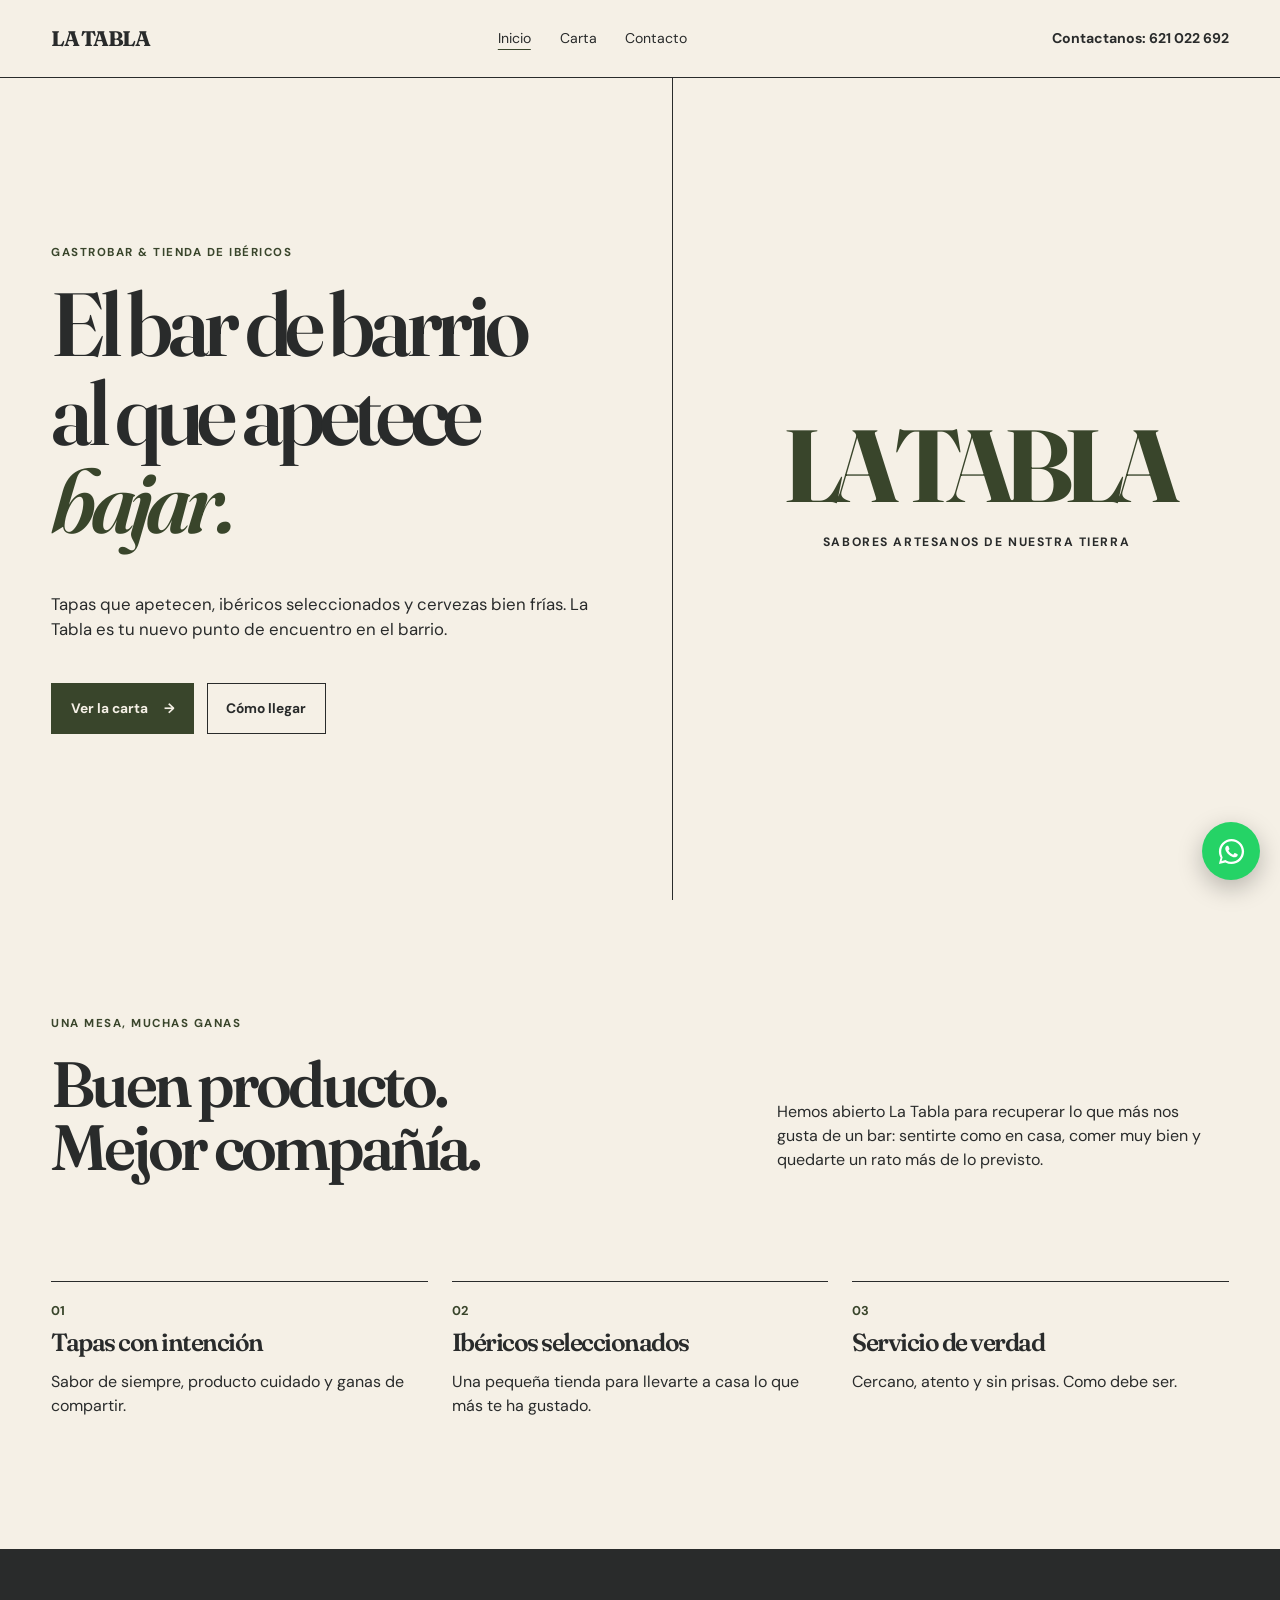
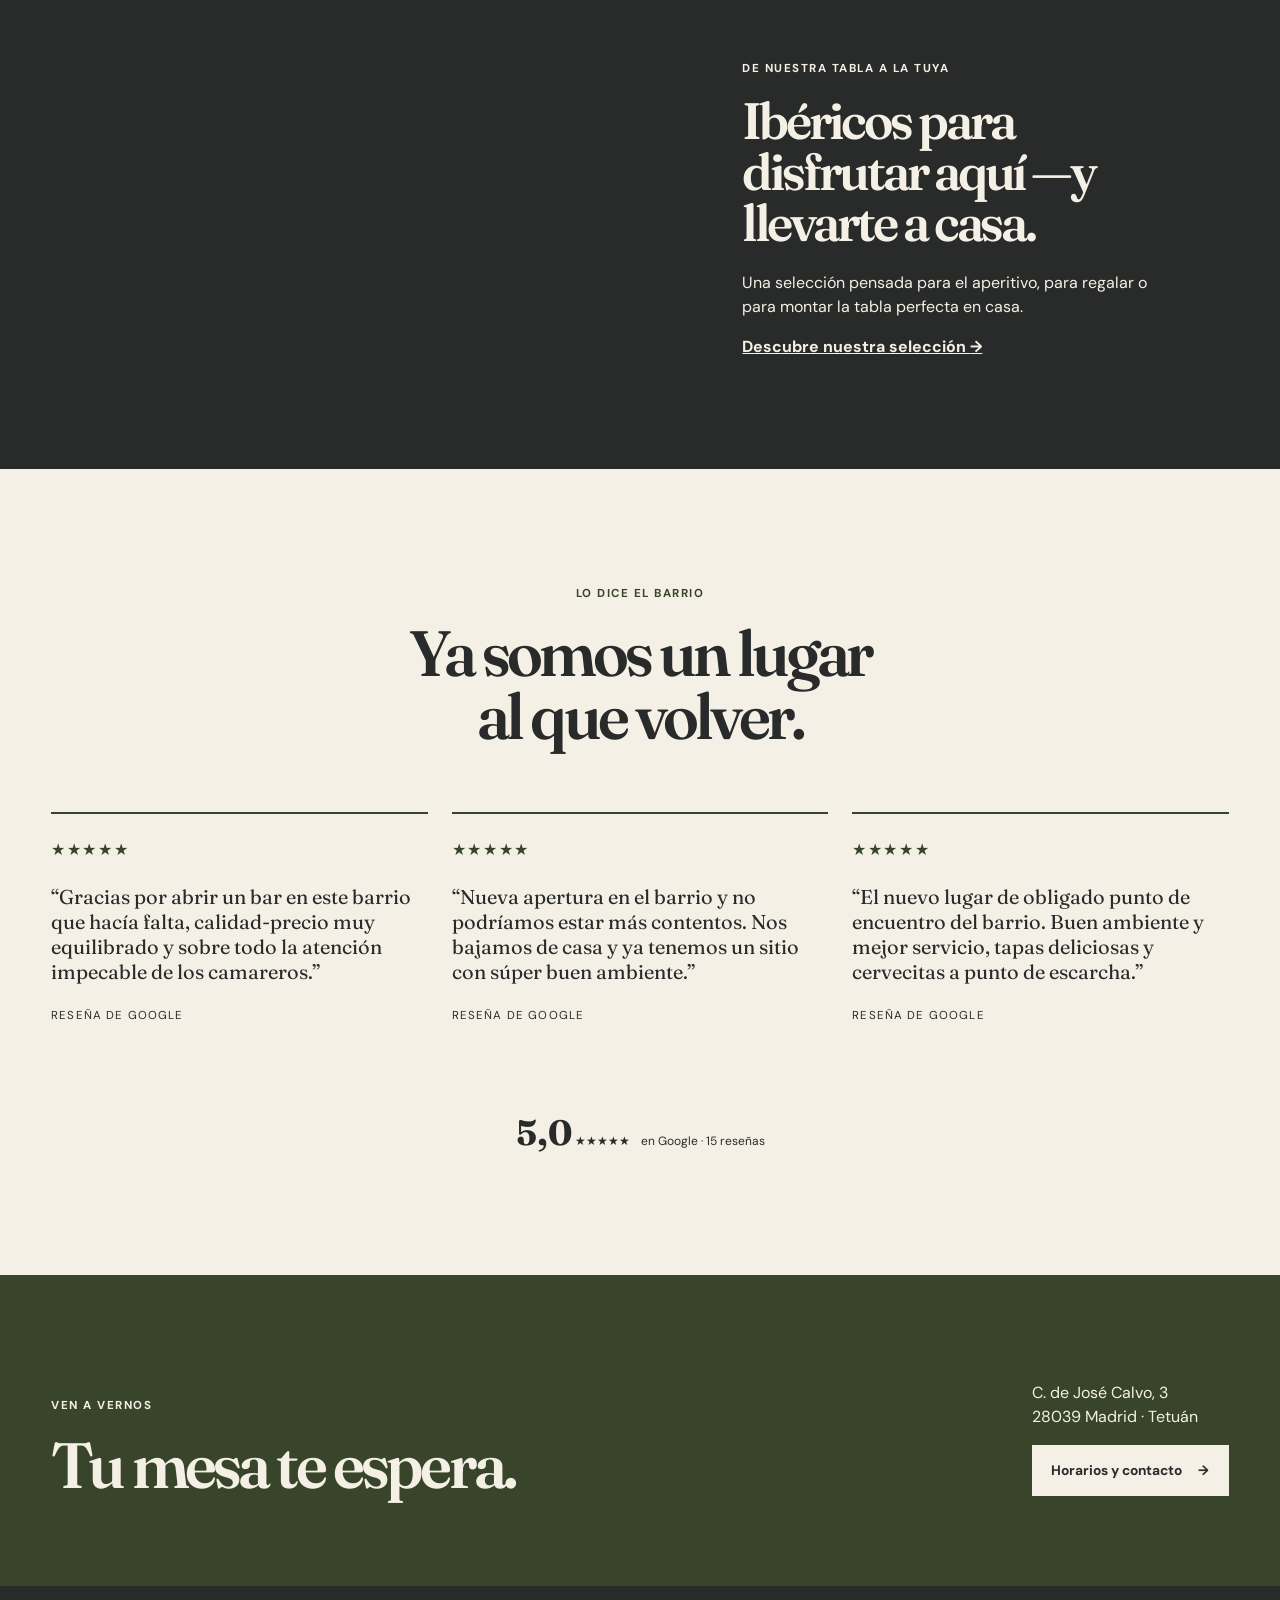
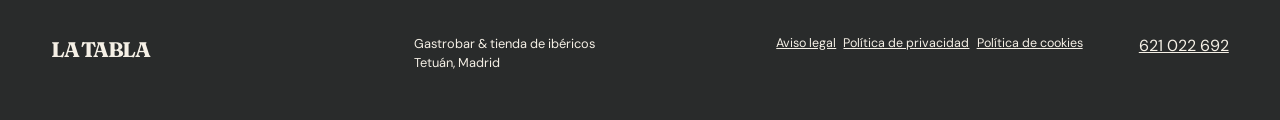
==== commit 9dbcfe87: "Add files via upload" ====
--- a/index.html
+++ b/index.html
@@ -8,18 +8,13 @@
     <title>La Tabla · Gastrobar e ibéricos en Tetuán</title>
     <link rel="stylesheet" href="css/styles.css">
     <link rel="stylesheet" href="css/updates.css">
-<link rel="stylesheet" href="css/footer-legal.css"></head>
+<link rel="stylesheet" href="css/footer-legal.css"><link rel="stylesheet" href="css/whatsapp.css"></head>
 
 <body><a class="skip" href="#contenido">Saltar al contenido</a>
     <header><a class="brand" href="index.html" aria-label="La Tabla, inicio">LA TABLA</a>
         <nav aria-label="Navegación principal"><a aria-current="page" href="index.html">Inicio</a><a
-                href="carta.html">Carta</a><a href="galeria.html">Galería</a><a href="contacto.html">Contacto</a></nav>
-        <div class="header-actions"><a class="phone" href="tel:+34621022692">Contactanos: 621 022 692</a>
-            <div class="socials" aria-label="Redes sociales"><a href="https://www.instagram.com/" target="_blank"
-                    rel="noopener" aria-label="Instagram">Instagram</a><a href="https://www.tiktok.com/" target="_blank"
-                    rel="noopener" aria-label="TikTok">TikTok</a><a href="https://www.facebook.com/" target="_blank"
-                    rel="noopener" aria-label="Facebook">Facebook</a></div>
-        </div>
+                href="carta.html">Carta</a><a href="contacto.html">Contacto</a></nav>
+        <div class="header-actions"><a class="phone" href="tel:+34621022692">Contactanos: 621 022 692</a>
     </header>
     <main id="contenido">
         <section class="hero">
@@ -103,7 +98,10 @@
         </section>
     </main>
     <footer><a class="brand" href="index.html">LA TABLA</a><p>Gastrobar & tienda de ibéricos<br>Tetuán, Madrid</p><p class="legal-links"><a href="aviso-legal.html">Aviso legal</a><a href="privacidad.html">Política de privacidad</a><a href="cookies.html">Política de cookies</a></p><a href="tel:+34621022692">621 022 692</a></footer>
-</body>
+<a class="whatsapp-float" href="https://wa.me/34621022692?text=Hola%20La%20Tabla%2C%20quiero%20hacer%20una%20consulta%20o%20reserva." target="_blank" rel="noopener" aria-label="Escríbenos por WhatsApp"><svg viewBox="0 0 32 32" aria-hidden="true"><path d="M16 3C8.82 3 3 8.82 3 16c0 2.35.62 4.56 1.71 6.47L3 29l6.72-1.67A12.94 12.94 0 0 0 16 29c7.18 0 13-5.82 13-13S23.18 3 16 3m0 23.62c-2.05 0-4.05-.55-5.8-1.58l-.42-.25-3.99.99 1.03-3.88-.28-.45A10.6 10.6 0 0 1 5.4 16C5.4 10.15 10.15 5.4 16 5.4S26.6 10.15 26.6 16 21.85 26.62 16 26.62m5.81-7.94c-.32-.16-1.89-.93-2.18-1.04-.29-.11-.5-.16-.71.16-.21.32-.81 1.04-.99 1.25-.18.21-.36.24-.68.08-1.88-.94-3.12-1.68-4.36-3.81-.33-.57.33-.53.94-1.76.1-.21.05-.39-.03-.55-.08-.16-.71-1.71-.97-2.34-.26-.62-.52-.53-.71-.54h-.61c-.21 0-.55.08-.84.39-.29.32-1.1 1.08-1.1 2.63s1.13 3.05 1.29 3.26c.16.21 2.22 3.39 5.37 4.75.75.32 1.34.51 1.8.65.76.24 1.46.21 2.01.13.61-.09 1.89-.77 2.15-1.52.26-.75.26-1.39.18-1.52-.08-.13-.29-.21-.61-.37"/></svg></a></body>
 
 </html>
 
+
+
+
--- a/css/updates.css
+++ b/css/updates.css
@@ -95,51 +95,6 @@
     margin-bottom: 0;
 }
 
-.gallery-old {
-    max-width: 1280px;
-    margin: auto;
-    display: grid;
-    grid-template-columns: repeat(12, 1fr);
-    grid-template-rows: 260px 280px;
-    gap: 1rem;
-}
-
-.photo {
-    min-height: 180px;
-    display: flex;
-    align-items: end;
-    padding: 1rem;
-    color: var(--cream);
-    font-family: var(--serif);
-    font-size: 1.45rem;
-    background-position: center;
-    background-size: cover;
-}
-
-.p1 {
-    grid-column: span 5;
-    background-image: linear-gradient(#292b2b55, #292b2bbb), url('https://images.unsplash.com/photo-1515003197210-e0cd71810b5f?auto=format&fit=crop&w=900&q=80');
-}
-
-.p2 {
-    grid-column: span 3;
-    background-image: linear-gradient(#292b2b55, #292b2bbb), url('https://images.unsplash.com/photo-1547592180-85f173990554?auto=format&fit=crop&w=700&q=80');
-}
-
-.p3 {
-    grid-column: span 4;
-    background-image: linear-gradient(#292b2b55, #292b2bbb), url('https://images.unsplash.com/photo-1504674900247-0877df9cc836?auto=format&fit=crop&w=900&q=80');
-}
-
-.p4 {
-    grid-column: span 4;
-    background-image: linear-gradient(#292b2b55, #292b2bbb), url('https://images.unsplash.com/photo-1514933651103-005eec06c04b?auto=format&fit=crop&w=800&q=80');
-}
-
-.p5 {
-    grid-column: span 8;
-    background-image: linear-gradient(#292b2b55, #292b2bbb), url('https://images.unsplash.com/photo-1533777857889-4be7c70b33f7?auto=format&fit=crop&w=1000&q=80');
-}
 
 .contact-card {
     background: var(--anthracite);
@@ -193,20 +148,6 @@
         padding-top: 3.5rem;
     }
 
-    .gallery-old {
-        grid-template-columns: 1fr 1fr;
-        grid-template-rows: none;
-    }
-
-    .photo,
-    .p1,
-    .p2,
-    .p3,
-    .p4,
-    .p5 {
-        grid-column: auto;
-        min-height: 210px;
-    }
 
     .p1,
     .p5 {
--- a/css/footer-legal.css
+++ b/css/footer-legal.css
@@ -15,9 +15,13 @@
     font-size: .78rem;
 }
 
+.socials {
+    display: none !important;
+}
+
 @media (max-width: 640px) {
     .legal-links {
         flex-direction: column;
         gap: .25rem;
     }
-}+}
--- a/css/whatsapp.css
+++ b/css/whatsapp.css
@@ -0,0 +1 @@
+.whatsapp-float{position:fixed;right:1.25rem;bottom:1.25rem;z-index:20;width:58px;height:58px;display:grid;place-items:center;border-radius:50%;background:#25d366;color:#fff;box-shadow:0 8px 24px rgba(0,0,0,.25);transition:transform .2s ease,box-shadow .2s ease}.whatsapp-float:hover,.whatsapp-float:focus-visible{transform:translateY(-3px) scale(1.04);box-shadow:0 12px 28px rgba(0,0,0,.3);outline:3px solid var(--cream);outline-offset:3px}.whatsapp-float svg{width:31px;height:31px;fill:currentColor}@media(max-width:760px){.whatsapp-float{right:1rem;bottom:1rem;width:54px;height:54px}}
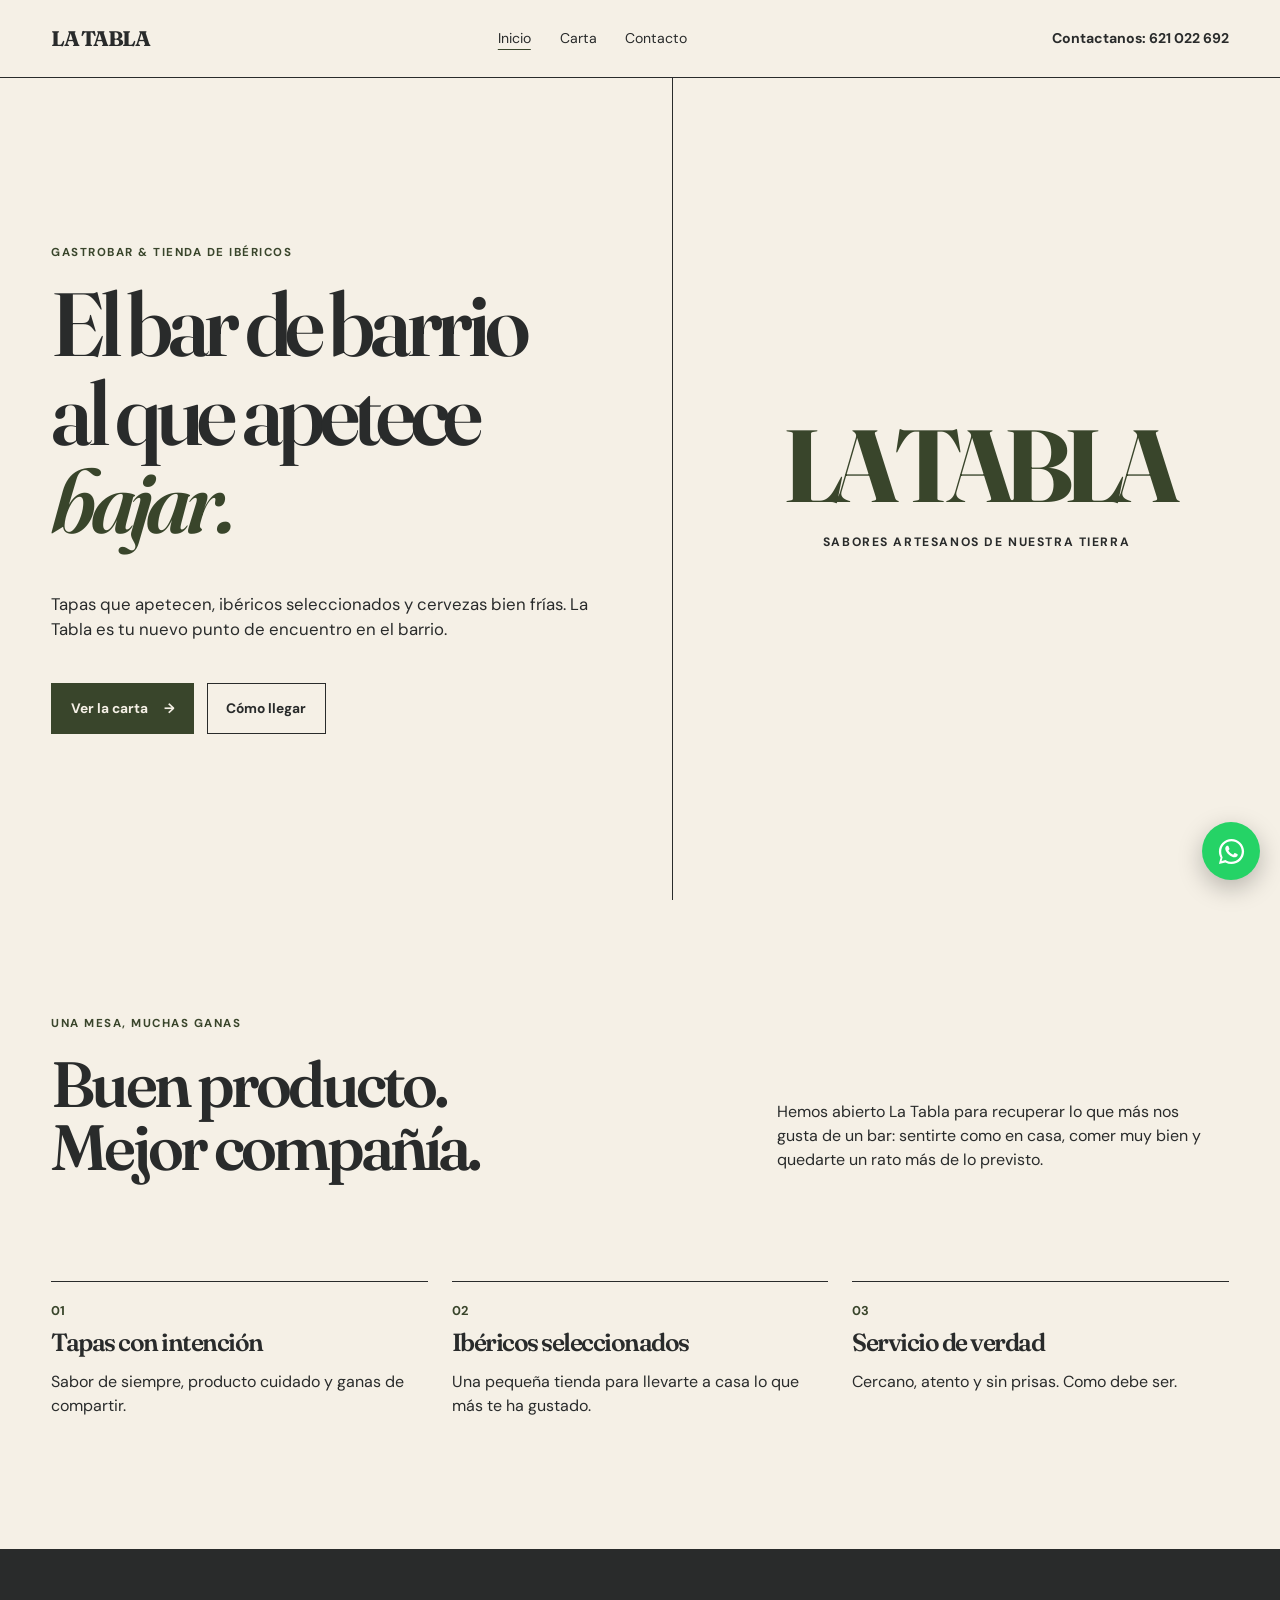
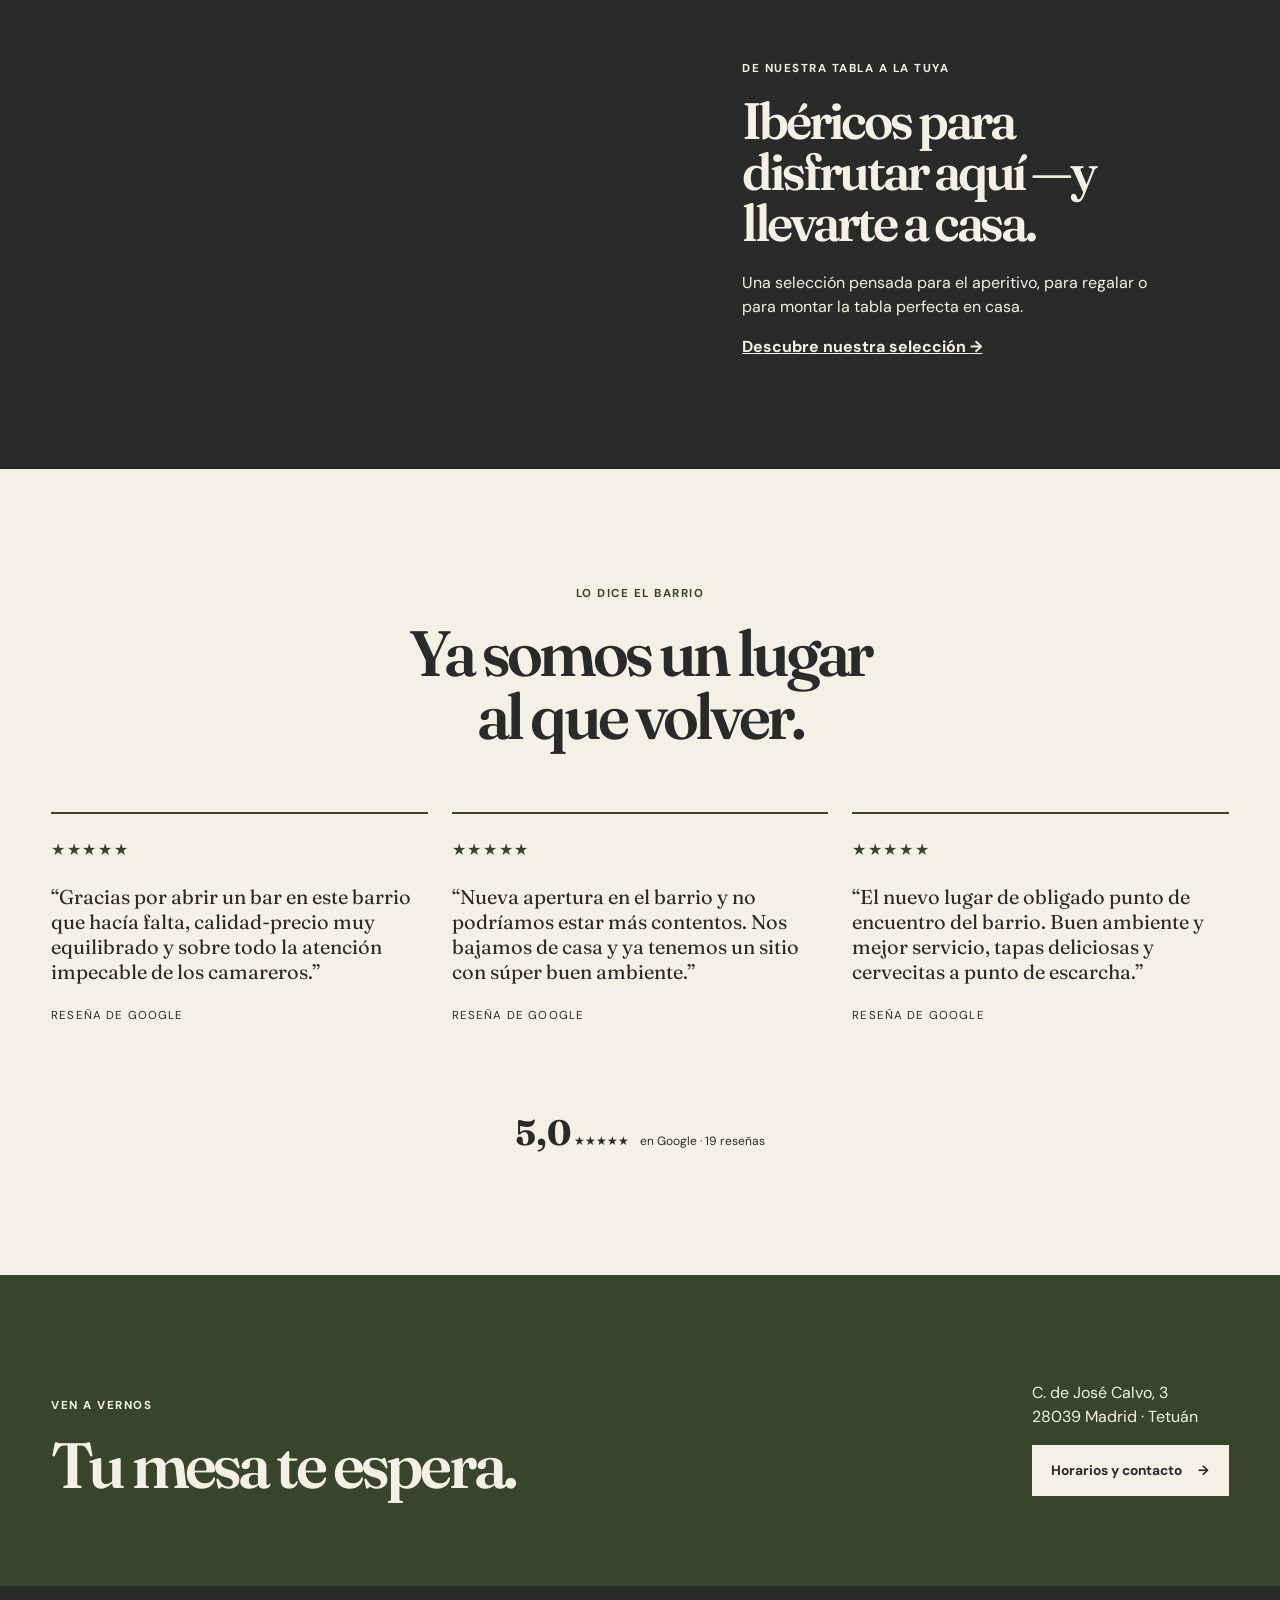
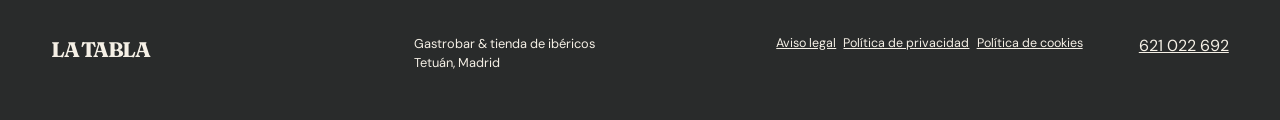
==== commit 07e996c3: "Actualización sencilla Solo se han modificado la cantidad de reseñas" ====
--- a/index.html
+++ b/index.html
@@ -84,7 +84,7 @@
                     <p>Reseña de Google</p>
                 </article>
             </div>
-            <p class="rating"><strong>5,0</strong> ★★★★★ <span>en Google · 15 reseñas</span></p>
+            <p class="rating"><strong>5,0</strong> ★★★★★ <span>en Google · 19 reseñas</span></p>
         </section>
         <section class="visit">
             <div>
